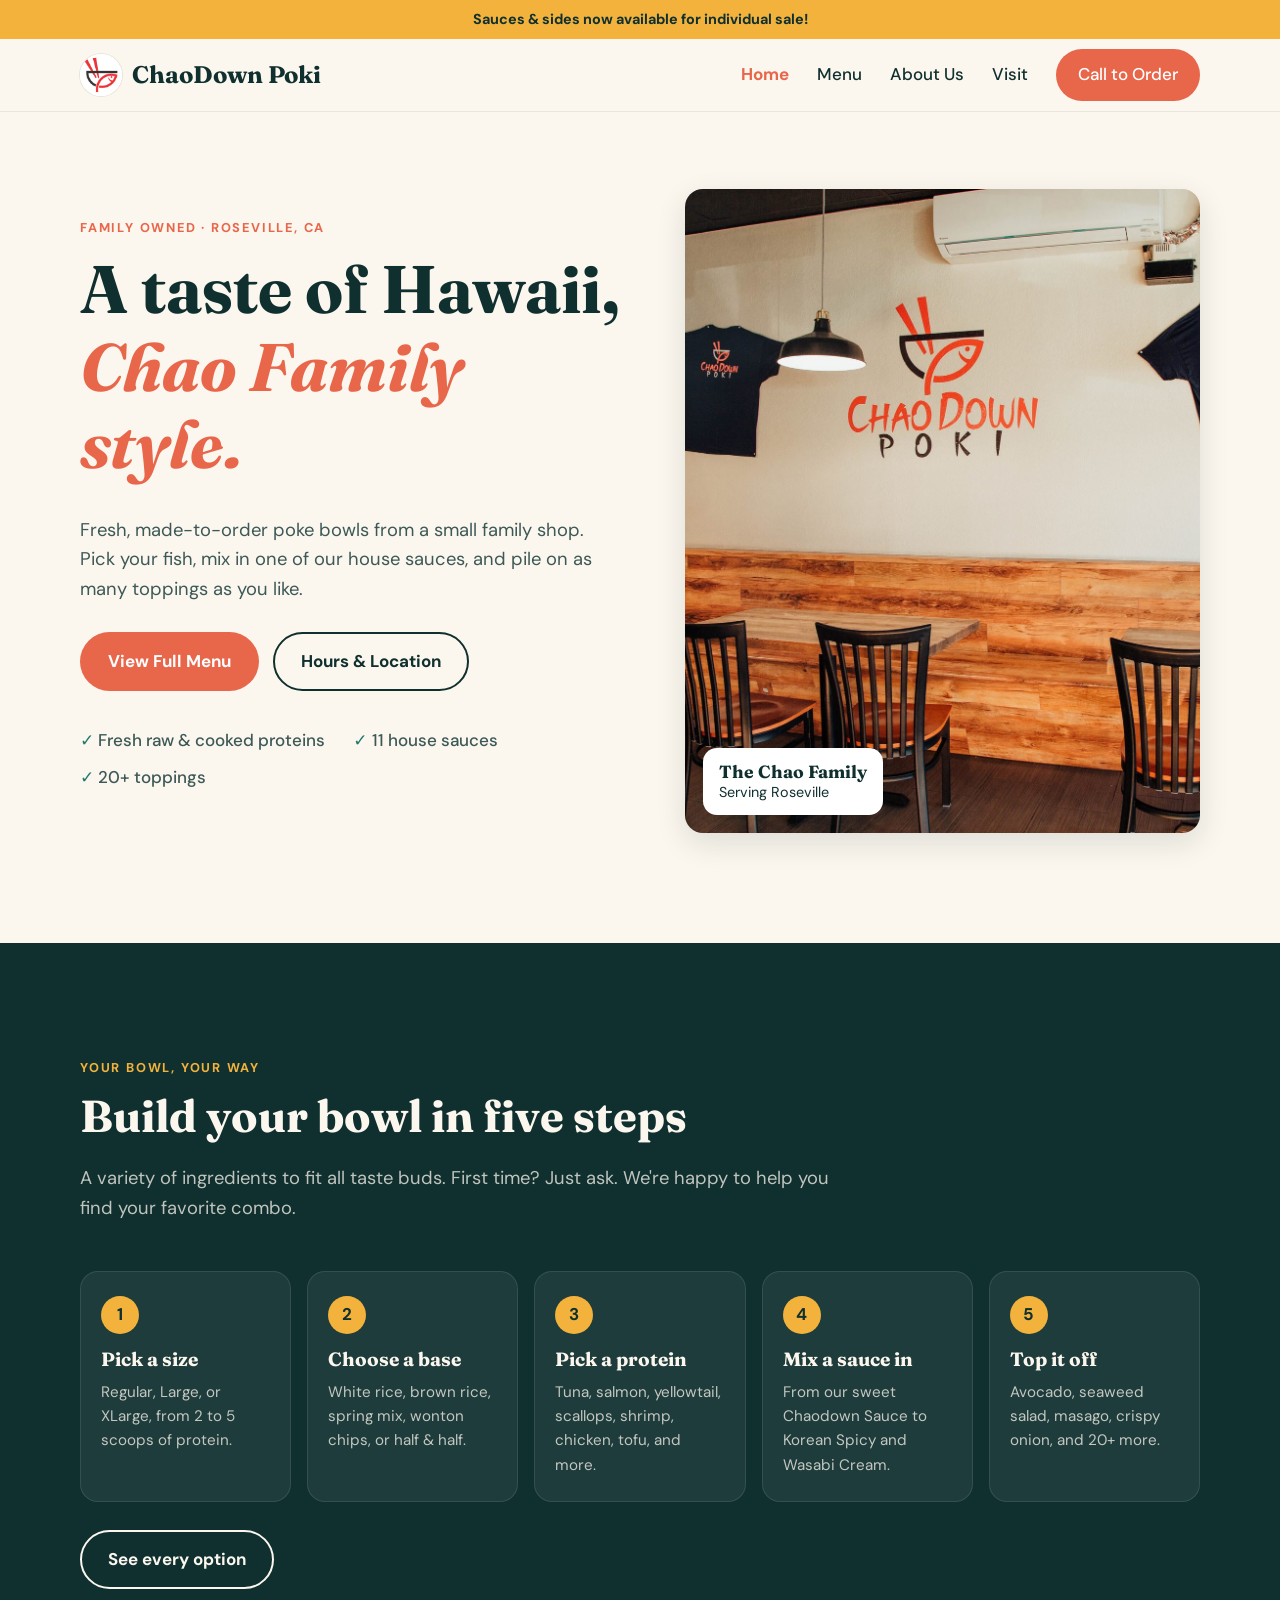
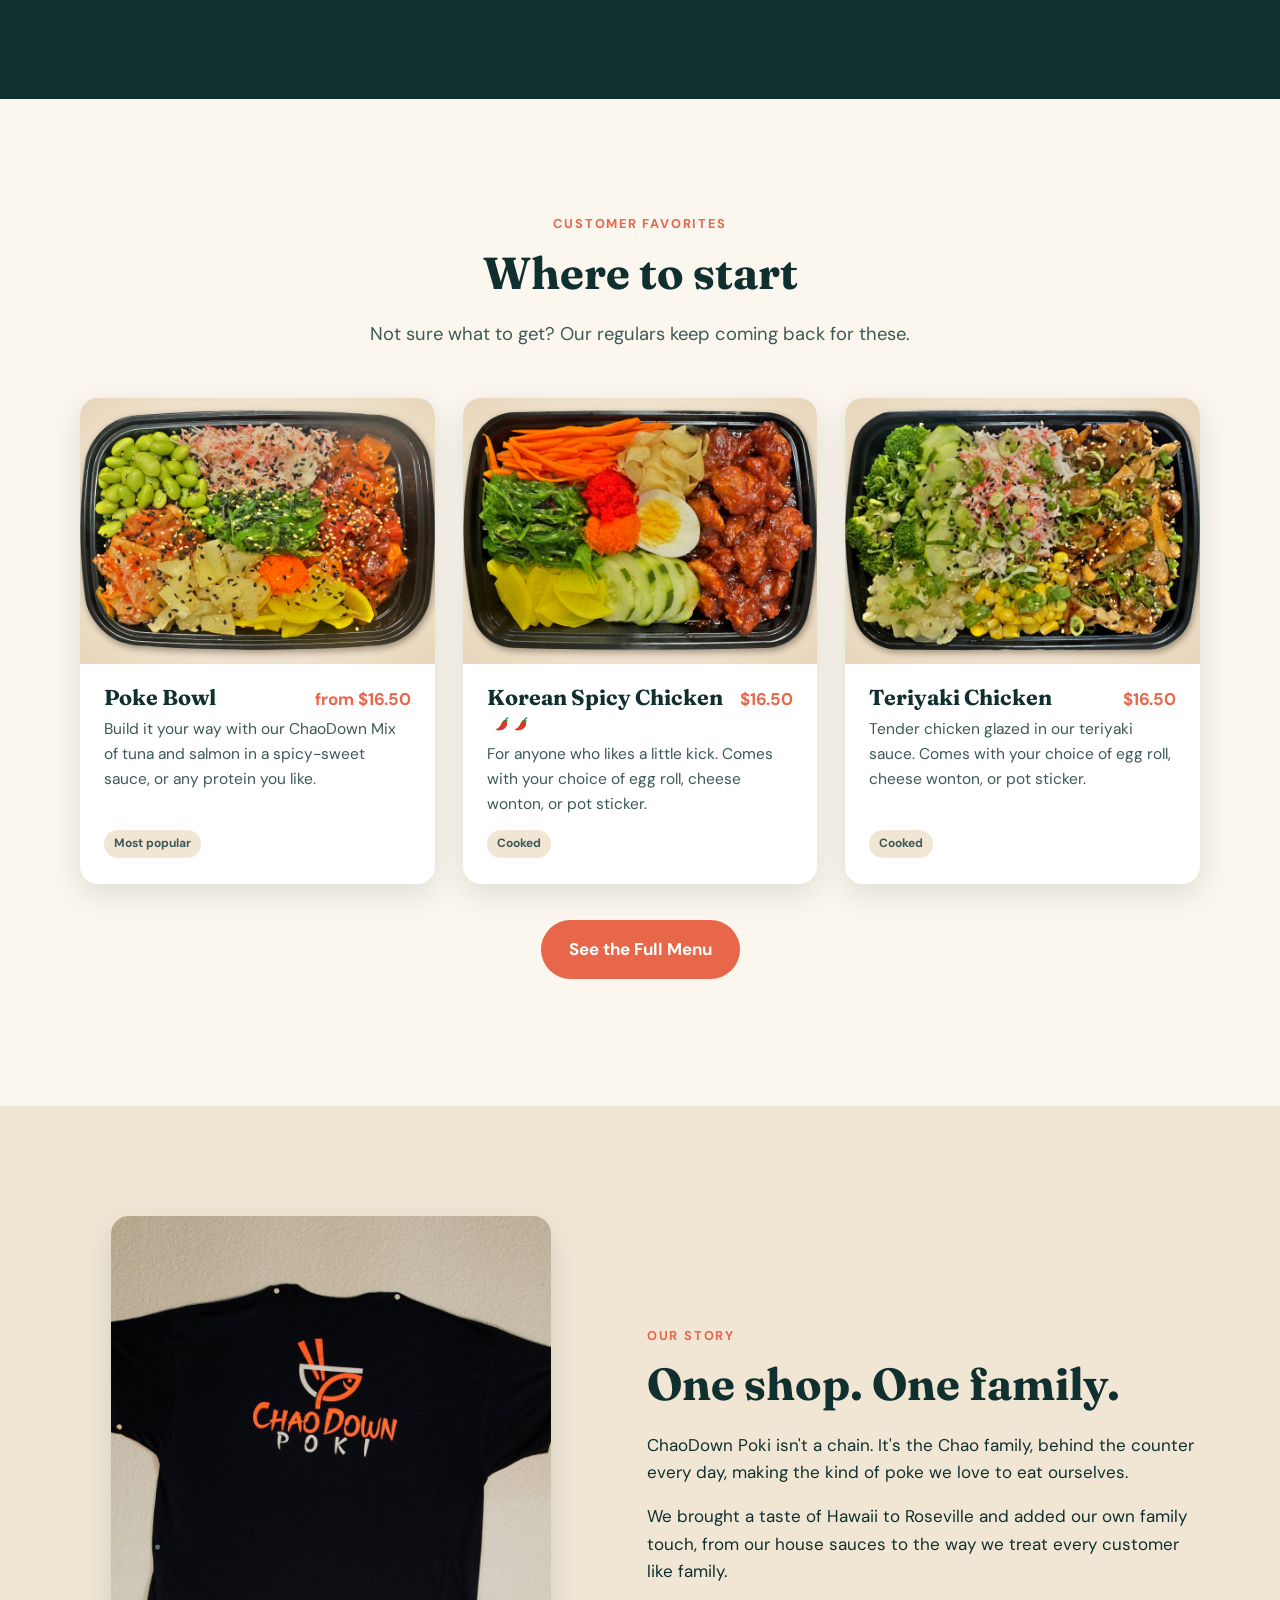
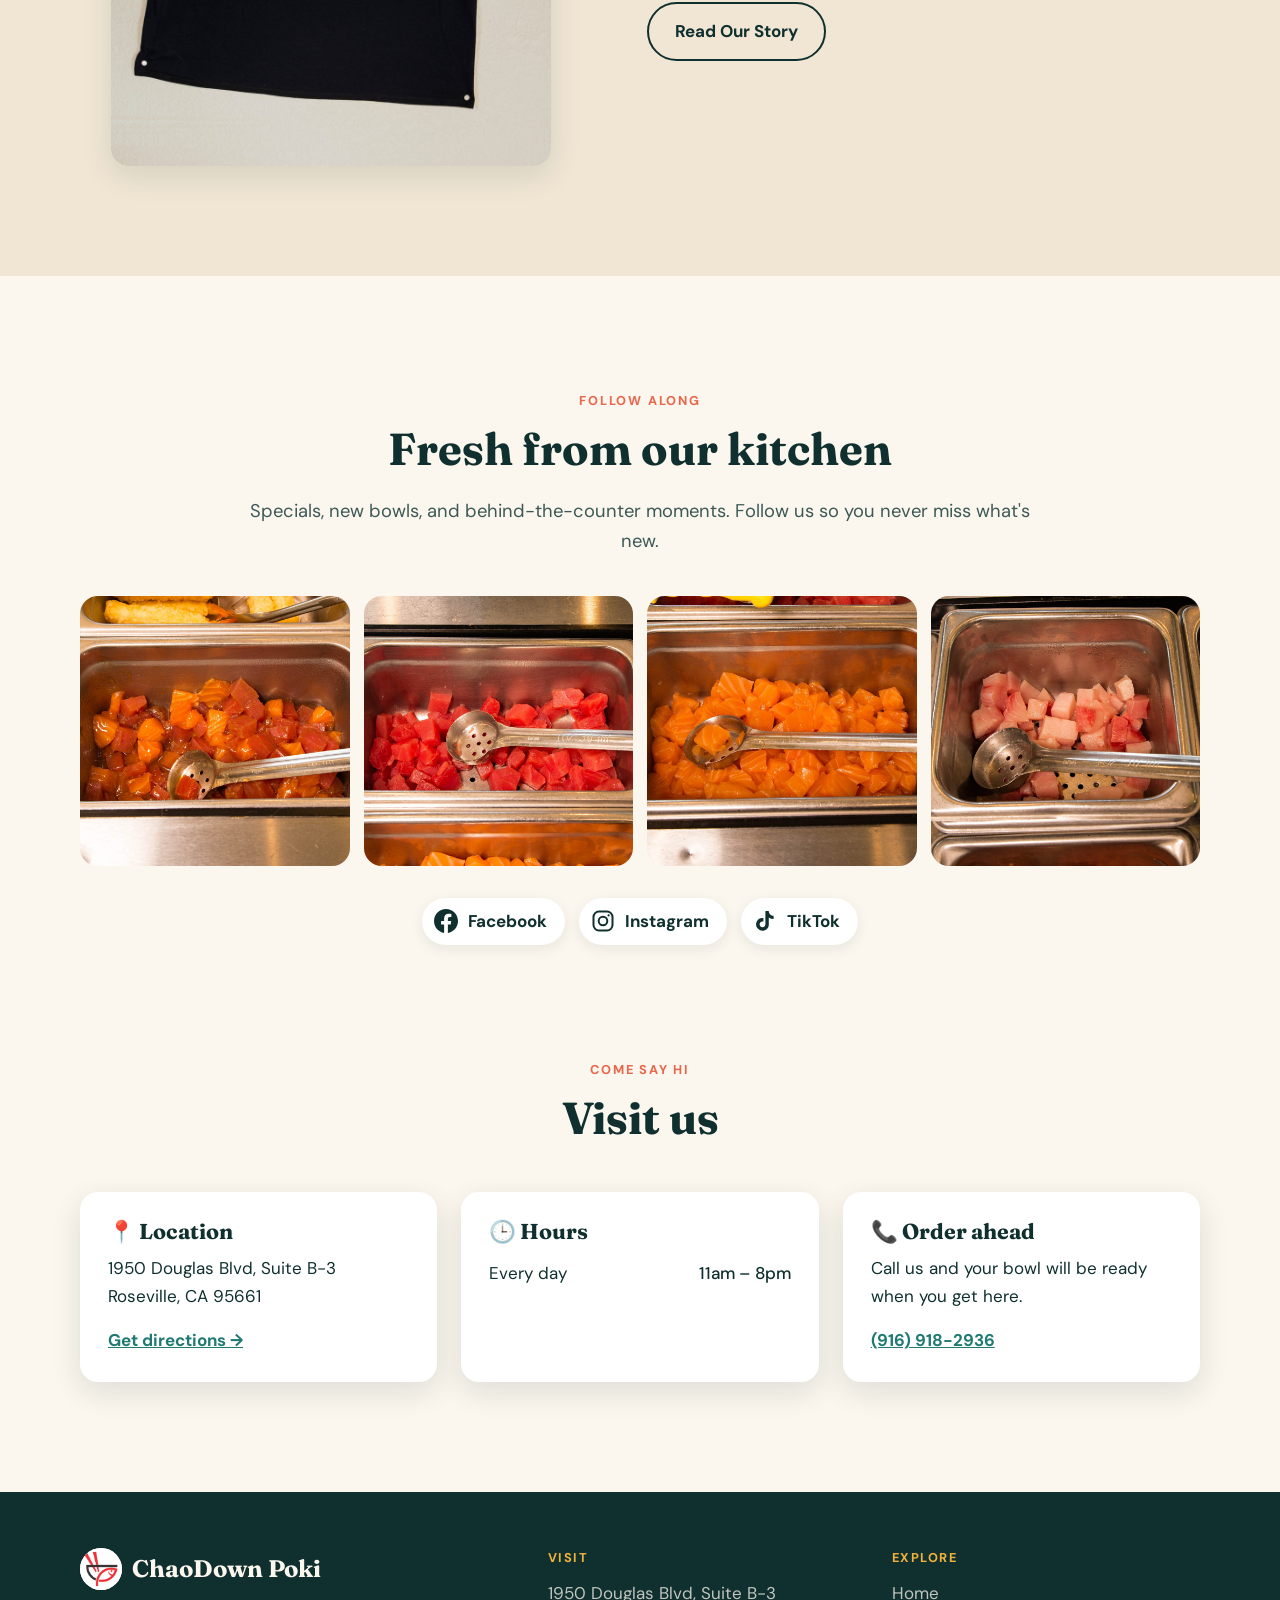
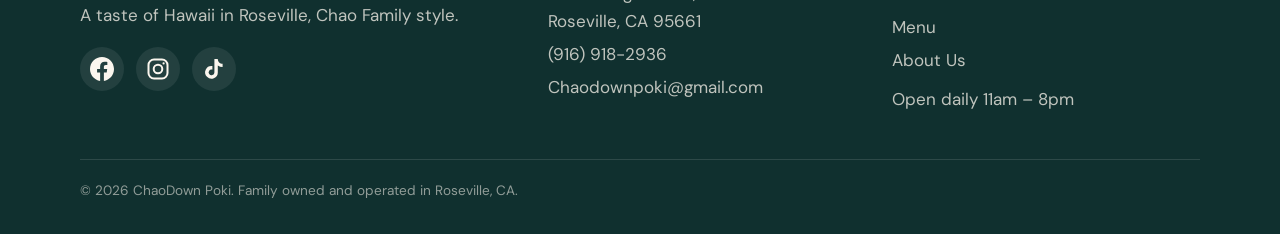
==== index.html @ ddca485c "first commit" ====
<!DOCTYPE html>
<html lang="en">
<head>
<meta charset="UTF-8">
<meta name="viewport" content="width=device-width, initial-scale=1">
<title>ChaoDown Poki | Fresh Poke Bowls in Roseville, CA</title>
<meta name="description" content="Family-owned poke shop in Roseville, CA. A taste of Hawaii, Chao Family style. Build your own poke bowl with fresh fish, house sauces, and over 20 toppings.">
<link rel="preconnect" href="https://fonts.googleapis.com">
<link rel="preconnect" href="https://fonts.gstatic.com" crossorigin>
<link href="https://fonts.googleapis.com/css2?family=Fraunces:ital,opsz,wght@0,9..144,500;0,9..144,700;1,9..144,500&family=DM+Sans:wght@400;500;700&display=swap" rel="stylesheet">
<link rel="icon" type="image/png" href="images/favicon.png">
<link rel="apple-touch-icon" href="images/apple-touch-icon.png">
<link rel="stylesheet" href="styles.css">
<!--
  PHOTOS for this page go in the "images" folder with these names:
    hero.jpg, poke-bowl.jpg, korean-spicy-chicken.jpg, teriyaki-chicken.jpg,
    shirt.jpg, gallery-1.jpg ... gallery-4.jpg
  Optional logo: images/logo.png (round, shows next to the name)
  Social links are set in site.js.
-->
</head>
<body>

<div class="announce">Sauces &amp; sides now available for individual sale!</div>

<header class="site-header">
  <nav class="wrap nav" aria-label="Main">
    <a href="index.html" class="logo"><span class="logo-mark"><img src="images/logo.png" alt="" onerror="this.remove()"></span>ChaoDown Poki</a>
    <button class="menu-toggle" aria-label="Open menu" aria-expanded="false">
      <svg width="28" height="28" viewBox="0 0 24 24" fill="none" stroke="currentColor" stroke-width="2" stroke-linecap="round"><path d="M4 7h16M4 12h16M4 17h16"/></svg>
    </button>
    <ul class="nav-links">
      <li><a href="index.html" class="active">Home</a></li>
      <li><a href="menu.html">Menu</a></li>
      <li><a href="about.html">About Us</a></li>
      <li><a href="#visit">Visit</a></li>
      <li><a href="tel:+19169182936" class="btn btn-primary">Call to Order</a></li>
    </ul>
  </nav>
</header>

<main>

  <!-- ================= HERO ================= -->
  <section class="hero">
    <div class="wrap hero-grid">
      <div>
        <span class="eyebrow">Family owned · Roseville, CA</span>
        <h1>A taste of Hawaii, <em>Chao Family style.</em></h1>
        <p class="lead">Fresh, made-to-order poke bowls from a small family shop. Pick your fish, mix in one of our house sauces, and pile on as many toppings as you like.</p>
        <div class="hero-actions">
          <a href="menu.html" class="btn btn-primary">View Full Menu</a>
          <a href="#visit" class="btn btn-ghost">Hours &amp; Location</a>
        </div>
        <ul class="hero-facts">
          <li>Fresh raw &amp; cooked proteins</li>
          <li>11 house sauces</li>
          <li>20+ toppings</li>
        </ul>
      </div>
      <div class="img-slot hero-photo" data-file="hero.jpg">
        <img src="images/hero.jpg" alt="Inside ChaoDown Poki" onerror="this.parentElement.classList.add('empty')">
        <div class="hero-badge"><strong>The Chao Family</strong>Serving Roseville</div>
      </div>
    </div>
  </section>

  <!-- ================= HOW IT WORKS ================= -->
  <section class="dark">
    <div class="wrap">
      <span class="eyebrow">Your bowl, your way</span>
      <h2>Build your bowl in five steps</h2>
      <p class="lead">A variety of ingredients to fit all taste buds. First time? Just ask. We're happy to help you find your favorite combo.</p>
      <div class="steps">
        <div class="step">
          <h3>Pick a size</h3>
          <p>Regular, Large, or XLarge, from 2 to 5 scoops of protein.</p>
        </div>
        <div class="step">
          <h3>Choose a base</h3>
          <p>White rice, brown rice, spring mix, wonton chips, or half &amp; half.</p>
        </div>
        <div class="step">
          <h3>Pick a protein</h3>
          <p>Tuna, salmon, yellowtail, scallops, shrimp, chicken, tofu, and more.</p>
        </div>
        <div class="step">
          <h3>Mix a sauce in</h3>
          <p>From our sweet Chaodown Sauce to Korean Spicy and Wasabi Cream.</p>
        </div>
        <div class="step">
          <h3>Top it off</h3>
          <p>Avocado, seaweed salad, masago, crispy onion, and 20+ more.</p>
        </div>
      </div>
      <div class="hero-actions">
        <a href="menu.html" class="btn btn-ghost">See every option</a>
      </div>
    </div>
  </section>

  <!-- ================= FAVORITES ================= -->
  <section>
    <div class="wrap">
      <div class="center">
        <span class="eyebrow">Customer favorites</span>
        <h2>Where to start</h2>
        <p class="lead">Not sure what to get? Our regulars keep coming back for these.</p>
      </div>
      <div class="cards">
        <article class="card">
          <div class="img-slot" data-file="poke-bowl.jpg">
            <img src="images/poke-bowl.jpg" alt="Build-your-own poke bowl" onerror="this.parentElement.classList.add('empty')">
          </div>
          <div class="card-body">
            <div class="card-top"><h3>Poke Bowl</h3><span class="price">from $16.50</span></div>
            <p>Build it your way with our ChaoDown Mix of tuna and salmon in a spicy-sweet sauce, or any protein you like.</p>
            <div class="tags"><span class="tag">Most popular</span></div>
          </div>
        </article>
        <article class="card">
          <div class="img-slot" data-file="korean-spicy-chicken.jpg">
            <img src="images/korean-spicy-chicken.jpg" alt="Korean Spicy Chicken bowl" onerror="this.parentElement.classList.add('empty')">
          </div>
          <div class="card-body">
            <div class="card-top"><h3>Korean Spicy Chicken <span class="spice" data-level="2"></span></h3><span class="price">$16.50</span></div>
            <p>For anyone who likes a little kick. Comes with your choice of egg roll, cheese wonton, or pot sticker.</p>
            <div class="tags"><span class="tag">Cooked</span></div>
          </div>
        </article>
        <article class="card">
          <div class="img-slot" data-file="teriyaki-chicken.jpg">
            <img src="images/teriyaki-chicken.jpg" alt="Teriyaki Chicken bowl" onerror="this.parentElement.classList.add('empty')">
          </div>
          <div class="card-body">
            <div class="card-top"><h3>Teriyaki Chicken</h3><span class="price">$16.50</span></div>
            <p>Tender chicken glazed in our teriyaki sauce. Comes with your choice of egg roll, cheese wonton, or pot sticker.</p>
            <div class="tags"><span class="tag">Cooked</span></div>
          </div>
        </article>
      </div>
      <p class="center" style="margin-top: 36px;"><a href="menu.html" class="btn btn-primary">See the Full Menu</a></p>
    </div>
  </section>

  <!-- ================= STORY TEASER ================= -->
  <section class="story">
    <div class="wrap split">
      <div class="story-photos">
        <div class="img-slot" data-file="shirt.jpg">
          <img src="images/shirt.jpg" alt="ChaoDown Poki t-shirt" onerror="this.parentElement.classList.add('empty')">
        </div>
      </div>
      <div>
        <span class="eyebrow">Our story</span>
        <h2>One shop. One family.</h2>
        <p>ChaoDown Poki isn't a chain. It's the Chao family, behind the counter every day, making the kind of poke we love to eat ourselves.</p>
        <p>We brought a taste of Hawaii to Roseville and added our own family touch, from our house sauces to the way we treat every customer like family.</p>
        <a href="about.html" class="btn btn-ghost">Read Our Story</a>
      </div>
    </div>
  </section>

  <!-- ================= GALLERY + SOCIAL ================= -->
  <section>
    <div class="wrap center">
      <span class="eyebrow">Follow along</span>
      <h2>Fresh from our kitchen</h2>
      <p class="lead">Specials, new bowls, and behind-the-counter moments. Follow us so you never miss what's new.</p>
      <div class="gallery">
        <div class="img-slot" data-file="gallery-1.jpg"><img src="images/gallery-1.jpg" alt="Salmon and tuna tossed in house sauce" onerror="this.parentElement.classList.add('empty')"></div>
        <div class="img-slot" data-file="gallery-2.jpg"><img src="images/gallery-2.jpg" alt="Fresh-cut ahi tuna" onerror="this.parentElement.classList.add('empty')"></div>
        <div class="img-slot" data-file="gallery-3.jpg"><img src="images/gallery-3.jpg" alt="Fresh-cut salmon" onerror="this.parentElement.classList.add('empty')"></div>
        <div class="img-slot" data-file="gallery-4.jpg"><img src="images/gallery-4.jpg" alt="Fresh-cut yellowtail" onerror="this.parentElement.classList.add('empty')"></div>
      </div>
      <div class="social-row">
        <a class="social" data-social="facebook"></a>
        <a class="social" data-social="instagram"></a>
        <a class="social" data-social="tiktok"></a>
      </div>
    </div>
  </section>

  <!-- ================= VISIT ================= -->
  <section id="visit" style="padding-top: 0;">
    <div class="wrap">
      <div class="center">
        <span class="eyebrow">Come say hi</span>
        <h2>Visit us</h2>
      </div>
      <div class="visit-grid">
        <div class="info-card">
          <h3>📍 Location</h3>
          <p>1950 Douglas Blvd, Suite B-3<br>Roseville, CA 95661</p>
          <a href="https://www.google.com/maps/search/?api=1&query=ChaoDown+Poki+1950+Douglas+Blvd+B-3+Roseville+CA+95661" target="_blank" rel="noopener">Get directions →</a>
        </div>
        <div class="info-card">
          <h3>🕒 Hours</h3>
          <table class="hours">
            <tr><td>Every day</td><td>11am – 8pm</td></tr>
          </table>
        </div>
        <div class="info-card">
          <h3>📞 Order ahead</h3>
          <p>Call us and your bowl will be ready when you get here.</p>
          <a href="tel:+19169182936">(916) 918-2936</a>
        </div>
      </div>
    </div>
  </section>

</main>

<footer class="site-footer">
  <div class="wrap">
    <div class="footer-grid">
      <div>
        <a href="index.html" class="logo"><span class="logo-mark"><img src="images/logo.png" alt="" onerror="this.remove()"></span>ChaoDown Poki</a>
        <p style="margin-top: 12px;">A taste of Hawaii in Roseville, Chao Family style.</p>
        <div class="social-icons">
          <a class="social" data-social="facebook" data-icon-only></a>
          <a class="social" data-social="instagram" data-icon-only></a>
          <a class="social" data-social="tiktok" data-icon-only></a>
        </div>
      </div>
      <div>
        <h4>Visit</h4>
        <p>1950 Douglas Blvd, Suite B-3<br>Roseville, CA 95661</p>
        <p><a href="tel:+19169182936">(916) 918-2936</a></p>
        <p><a href="mailto:Chaodownpoki@gmail.com">Chaodownpoki@gmail.com</a></p>
      </div>
      <div>
        <h4>Explore</h4>
        <ul>
          <li><a href="index.html">Home</a></li>
          <li><a href="menu.html">Menu</a></li>
          <li><a href="about.html">About Us</a></li>
        </ul>
        <p style="margin-top: 12px;">Open daily 11am – 8pm</p>
      </div>
    </div>
    <div class="footer-bottom">© <span class="year"></span> ChaoDown Poki. Family owned and operated in Roseville, CA.</div>
  </div>
</footer>

<script src="site.js"></script>
</body>
</html>
---- styles.css ----
/* ================================================================
   ChaoDown Poki — shared styles for every page
   ================================================================ */
:root {
  --ink: #10302f;
  --ink-soft: #3d5957;
  --cream: #fbf6ee;
  --sand: #f1e6d4;
  --coral: #e8664a;
  --coral-dark: #c94f35;
  --chili: #d63b2a;
  --mango: #f3b23c;
  --sea: #1f7a72;
  --white: #ffffff;
  --radius: 18px;
  --shadow: 0 10px 30px rgba(16, 48, 47, 0.12);
  --max: 1160px;
}

* { box-sizing: border-box; }
html { scroll-behavior: smooth; scroll-padding-top: 130px; }
body {
  margin: 0;
  font-family: "DM Sans", system-ui, -apple-system, "Segoe UI", sans-serif;
  font-size: 17px;
  line-height: 1.6;
  color: var(--ink);
  background: var(--cream);
}
h1, h2, h3 {
  font-family: "Fraunces", Georgia, serif;
  line-height: 1.15;
  margin: 0 0 0.5em;
}
h1 { font-size: clamp(2.4rem, 5.5vw, 4.2rem); }
h2 { font-size: clamp(1.9rem, 3.6vw, 2.8rem); }
h3 { font-size: 1.35rem; }
p { margin: 0 0 1em; }
a { color: inherit; }
img { max-width: 100%; display: block; }

.wrap { max-width: var(--max); margin: 0 auto; padding-inline: 20px; }
section { padding-block: clamp(64px, 9vw, 110px); }
.eyebrow {
  display: inline-block;
  font-size: 0.8rem;
  font-weight: 700;
  letter-spacing: 0.14em;
  text-transform: uppercase;
  color: var(--coral);
  margin-bottom: 12px;
}
.lead { font-size: 1.15rem; color: var(--ink-soft); max-width: 60ch; }
.center { text-align: center; }
.center .lead { margin-inline: auto; }

.btn {
  display: inline-flex;
  align-items: center;
  gap: 8px;
  padding: 14px 26px;
  border-radius: 999px;
  font-weight: 700;
  text-decoration: none;
  border: 2px solid transparent;
  transition: transform 0.15s ease, background 0.15s ease, color 0.15s ease;
}
.btn:hover { transform: translateY(-2px); }
.btn-primary { background: var(--coral); color: var(--white); }
.btn-primary:hover { background: var(--coral-dark); }
.btn-ghost { border-color: var(--ink); color: var(--ink); }
.btn-ghost:hover { background: var(--ink); color: var(--cream); }
.text-link { font-weight: 700; color: var(--sea); }

/* ---------- Announcement bar ---------- */
.announce {
  background: var(--mango);
  color: var(--ink);
  text-align: center;
  font-weight: 700;
  font-size: 0.9rem;
  padding: 8px 20px;
}

/* ---------- Image slots ---------- */
.img-slot {
  position: relative;
  overflow: hidden;
  border-radius: var(--radius);
  background: var(--sand);
}
.img-slot img { width: 100%; height: 100%; object-fit: cover; }
.img-slot.empty img { display: none; }
.img-slot.empty {
  display: grid;
  place-items: center;
  background:
    repeating-linear-gradient(45deg, transparent 0 14px, rgba(16,48,47,0.04) 14px 28px),
    var(--sand);
  border: 2px dashed rgba(16, 48, 47, 0.25);
}
.img-slot.empty::after {
  content: "Add photo: images/" attr(data-file);
  font-size: 0.85rem;
  font-weight: 500;
  color: var(--ink-soft);
  padding: 8px 14px;
  margin: 8px;
  background: rgba(255,255,255,0.7);
  border-radius: 999px;
  text-align: center;
}
body.edit-mode .img-slot { cursor: pointer; outline: 3px solid transparent; transition: outline-color .15s; }
body.edit-mode .img-slot:hover { outline-color: var(--mango); }
.edit-banner {
  position: fixed;
  bottom: calc(16px + env(safe-area-inset-bottom, 0px));
  left: 50%;
  transform: translateX(-50%);
  z-index: 100;
  background: var(--ink);
  color: var(--cream);
  padding: 10px 18px;
  border-radius: 999px;
  font-size: 0.9rem;
  box-shadow: var(--shadow);
  width: max-content;
  max-width: calc(100% - 32px);
  text-align: center;
}

/* ---------- Header ---------- */
.site-header {
  position: sticky;
  top: 0;
  z-index: 50;
  background: rgba(251, 246, 238, 0.94);
  backdrop-filter: blur(10px);
  border-bottom: 1px solid rgba(16, 48, 47, 0.08);
}
.nav {
  display: flex;
  align-items: center;
  justify-content: space-between;
  gap: 20px;
  min-height: 72px;
}
.logo {
  font-family: "Fraunces", Georgia, serif;
  font-weight: 700;
  font-size: 1.5rem;
  text-decoration: none;
  display: flex;
  align-items: center;
  gap: 10px;
}
.logo-mark {
  width: 42px; height: 42px;
  border-radius: 50%;
  background: var(--white);
  box-shadow: 0 0 0 1px rgba(0, 0, 0, 0.08);
  overflow: hidden;
  flex: none;
}
.logo-mark img { width: 100%; height: 100%; object-fit: cover; }
.nav-links {
  display: flex;
  align-items: center;
  gap: 28px;
  list-style: none;
  margin: 0; padding: 0;
}
.nav-links a { text-decoration: none; font-weight: 500; }
.nav-links a:not(.btn):hover, .nav-links a.active { color: var(--coral); }
.nav-links a.active { font-weight: 700; }
.nav-links .btn { padding: 10px 20px; }
.menu-toggle {
  display: none;
  background: none;
  border: 0;
  padding: 8px;
  cursor: pointer;
  color: var(--ink);
}

/* ---------- Page header (Menu / About) ---------- */
.page-head { padding-block: clamp(48px, 7vw, 88px) clamp(32px, 4vw, 48px); }
.page-head h1 { margin-bottom: 0.3em; }

/* ---------- Hero (home) ---------- */
.hero { padding-block: clamp(40px, 6vw, 80px) clamp(64px, 9vw, 110px); }
.hero-grid {
  display: grid;
  grid-template-columns: 1.05fr 1fr;
  gap: clamp(32px, 5vw, 64px);
  align-items: center;
}
.hero h1 em { font-style: italic; color: var(--coral); }
.hero-actions { display: flex; flex-wrap: wrap; gap: 14px; margin-top: 28px; }
.hero-facts {
  display: flex;
  flex-wrap: wrap;
  gap: 10px 28px;
  margin-top: 36px;
  padding: 0;
  list-style: none;
  font-weight: 500;
  color: var(--ink-soft);
}
.hero-facts li::before { content: "✓ "; color: var(--sea); font-weight: 700; }
.hero-photo { aspect-ratio: 4 / 5; box-shadow: var(--shadow); }
.hero-badge {
  position: absolute;
  left: 18px; bottom: 18px;
  z-index: 2;
  background: var(--white);
  border-radius: 14px;
  padding: 12px 16px;
  box-shadow: var(--shadow);
  font-size: 0.9rem;
  line-height: 1.35;
}
.hero-badge strong { display: block; font-family: "Fraunces", Georgia, serif; font-size: 1.1rem; }

/* ---------- Dark band with steps ---------- */
.dark { background: var(--ink); color: var(--cream); }
.dark .lead { color: rgba(251, 246, 238, 0.75); }
.dark .eyebrow { color: var(--mango); }
.steps {
  display: grid;
  grid-template-columns: repeat(5, 1fr);
  gap: 16px;
  margin-top: 48px;
  counter-reset: step;
}
.step {
  background: rgba(255, 255, 255, 0.06);
  border: 1px solid rgba(255, 255, 255, 0.1);
  border-radius: var(--radius);
  padding: 24px 20px;
}
.step::before {
  counter-increment: step;
  content: counter(step);
  display: grid; place-items: center;
  width: 38px; height: 38px;
  border-radius: 50%;
  background: var(--mango);
  color: var(--ink);
  font-weight: 700;
  margin-bottom: 14px;
}
.step h3 { font-size: 1.2rem; }
.step p { color: rgba(251, 246, 238, 0.75); margin: 0; font-size: 0.95rem; }
.dark .btn-ghost { border-color: var(--cream); color: var(--cream); }
.dark .btn-ghost:hover { background: var(--cream); color: var(--ink); }

/* ---------- Dish cards ---------- */
.cards {
  display: grid;
  grid-template-columns: repeat(3, 1fr);
  gap: 28px;
  margin-top: 48px;
}
.cards.four { grid-template-columns: repeat(4, 1fr); gap: 22px; }
.card {
  background: var(--white);
  border-radius: var(--radius);
  overflow: hidden;
  box-shadow: var(--shadow);
  display: flex;
  flex-direction: column;
}
.card .img-slot { aspect-ratio: 4 / 3; border-radius: 0; }
.card-body { padding: 22px 24px 26px; display: flex; flex-direction: column; flex: 1; }
.card-top { display: flex; justify-content: space-between; align-items: baseline; gap: 12px; }
.card-top h3 { margin-bottom: 0.3em; }
.price { font-weight: 700; color: var(--coral); white-space: nowrap; }
.card-body p { color: var(--ink-soft); font-size: 0.97rem; margin-bottom: 14px; }
.tags { display: flex; flex-wrap: wrap; align-items: center; gap: 8px; margin-top: auto; }
.tag {
  font-size: 0.75rem;
  font-weight: 700;
  padding: 4px 10px;
  border-radius: 999px;
  background: var(--sand);
  color: var(--ink-soft);
}

/* ---------- Spice + diet icons ---------- */
.spice {
  display: inline-flex;
  gap: 1px;
  vertical-align: -3px;
  margin-left: 6px;
}
.spice svg { width: 18px; height: 18px; }
.diet {
  display: inline-block;
  font-size: 0.66rem;
  font-weight: 700;
  letter-spacing: 0.04em;
  line-height: 1;
  padding: 3px 5px;
  border-radius: 5px;
  margin-left: 5px;
  vertical-align: 2px;
  border: 1.5px solid currentColor;
}
.diet.vg { color: #2f8a3a; }
.diet.gf { color: #a16a00; }
.diet.sf { color: #3767a8; }

.legend {
  display: flex;
  flex-wrap: wrap;
  align-items: center;
  gap: 10px 26px;
  background: var(--white);
  border-radius: var(--radius);
  padding: 18px 24px;
  box-shadow: var(--shadow);
  font-size: 0.92rem;
}
.legend strong { font-family: "Fraunces", Georgia, serif; font-size: 1rem; }
.legend span.item { display: inline-flex; align-items: center; gap: 4px; white-space: nowrap; }
.legend .spice { margin-left: 0; }
.legend .diet { margin-left: 0; margin-right: 2px; vertical-align: 0; }

/* ---------- Menu page ---------- */
.menu-tabs {
  position: sticky;
  top: 72px;
  z-index: 40;
  background: var(--cream);
  border-bottom: 1px solid rgba(16,48,47,0.08);
}
.menu-tabs .wrap {
  display: flex;
  gap: 8px;
  overflow-x: auto;
  padding-block: 12px;
  scrollbar-width: none;
}
.menu-tabs a {
  flex: none;
  text-decoration: none;
  font-weight: 700;
  font-size: 0.92rem;
  padding: 8px 16px;
  border-radius: 999px;
  background: var(--white);
  box-shadow: 0 2px 8px rgba(16,48,47,0.06);
}
.menu-tabs a:hover { background: var(--ink); color: var(--cream); }

.menu-section { padding-block: clamp(48px, 6vw, 72px); border-bottom: 1px solid rgba(16,48,47,0.08); }
.menu-section:last-of-type { border-bottom: 0; }
.menu-section > .wrap > h2 { margin-bottom: 0.2em; }
.section-note { color: var(--ink-soft); margin-bottom: 32px; }

.build-grid {
  display: grid;
  grid-template-columns: repeat(2, 1fr);
  gap: 24px;
}
.build-step {
  background: var(--white);
  border-radius: var(--radius);
  padding: 26px 28px;
  box-shadow: var(--shadow);
}
.build-step.wide { grid-column: 1 / -1; }
.build-step h3 { display: flex; align-items: center; gap: 12px; }
.build-step h3 .num {
  display: grid; place-items: center;
  width: 34px; height: 34px;
  border-radius: 50%;
  background: var(--coral);
  color: var(--white);
  font-family: "DM Sans", system-ui, sans-serif;
  font-size: 1rem;
  flex: none;
}
.build-step h4 {
  font-size: 0.8rem;
  letter-spacing: 0.12em;
  text-transform: uppercase;
  color: var(--ink-soft);
  margin: 18px 0 8px;
}
.build-step .hint { font-size: 0.88rem; color: var(--ink-soft); margin: 4px 0 0; }

.price-list { list-style: none; margin: 0; padding: 0; }
.price-list li {
  display: flex;
  align-items: baseline;
  gap: 8px;
  padding: 9px 0;
  border-bottom: 1px dashed rgba(16,48,47,0.14);
}
.price-list li:last-child { border-bottom: 0; }
.price-list .name { font-weight: 700; }
.price-list .sub { color: var(--ink-soft); font-size: 0.9rem; }
.price-list .dots { flex: 1; }
.price-list .price { margin-left: auto; }

.chips { display: flex; flex-wrap: wrap; gap: 8px; list-style: none; margin: 0; padding: 0; }
.chips li {
  background: var(--cream);
  border: 1px solid rgba(16,48,47,0.1);
  border-radius: 999px;
  padding: 6px 14px;
  font-size: 0.93rem;
  font-weight: 500;
}
.chips li small { color: var(--ink-soft); font-weight: 400; }

.sides-grid {
  display: grid;
  grid-template-columns: 1fr 1fr;
  gap: 0 48px;
  background: var(--white);
  border-radius: var(--radius);
  padding: 14px 28px;
  box-shadow: var(--shadow);
}
.two-col { display: grid; grid-template-columns: 1fr 1fr; gap: 24px; }
.drinks-split { display: grid; grid-template-columns: 1fr 1.2fr; gap: 24px; align-items: center; }
.drinks-photo { aspect-ratio: 1; box-shadow: var(--shadow); }
.drinks-stack { display: grid; gap: 24px; }
.advisory {
  font-size: 0.85rem;
  color: var(--ink-soft);
  border-left: 3px solid var(--mango);
  padding-left: 14px;
  margin-top: 28px;
  max-width: 80ch;
}

/* ---------- Story ---------- */
.story { background: var(--sand); }
.split {
  display: grid;
  grid-template-columns: 1fr 1.1fr;
  gap: clamp(32px, 5vw, 72px);
  align-items: center;
}
.story-photos { max-width: 440px; width: 100%; justify-self: center; }
.story-photos .img-slot { aspect-ratio: 4 / 5; box-shadow: var(--shadow); }
blockquote.quote {
  margin: 28px 0;
  padding-left: 20px;
  border-left: 4px solid var(--coral);
  font-family: "Fraunces", Georgia, serif;
  font-size: 1.25rem;
  font-style: italic;
}
blockquote.quote cite {
  display: block;
  margin-top: 8px;
  font-family: "DM Sans", system-ui, sans-serif;
  font-style: normal;
  font-size: 0.9rem;
  color: var(--ink-soft);
}

/* ---------- About page ---------- */
.values {
  display: grid;
  grid-template-columns: repeat(3, 1fr);
  gap: 24px;
  margin-top: 48px;
}
.value {
  background: var(--white);
  border-radius: var(--radius);
  padding: 30px 28px;
  box-shadow: var(--shadow);
}
.value .icon { font-size: 2rem; display: block; margin-bottom: 12px; }
.value p { color: var(--ink-soft); margin: 0; }

/* ---------- Gallery ---------- */
.gallery {
  display: grid;
  grid-template-columns: repeat(4, 1fr);
  gap: 14px;
  margin-top: 40px;
}
.gallery .img-slot { aspect-ratio: 1; }
.social-row { display: flex; justify-content: center; flex-wrap: wrap; gap: 14px; margin-top: 32px; }

/* ---------- Visit ---------- */
.visit-grid {
  display: grid;
  grid-template-columns: repeat(3, 1fr);
  gap: 24px;
  margin-top: 48px;
}
.info-card {
  background: var(--white);
  border-radius: var(--radius);
  padding: 28px;
  box-shadow: var(--shadow);
}
.info-card h3 { display: flex; align-items: center; gap: 10px; }
.info-card a { font-weight: 700; color: var(--sea); }
.hours { width: 100%; border-collapse: collapse; }
.hours td { padding: 5px 0; border-bottom: 1px dashed rgba(16,48,47,0.12); }
.hours td:last-child { text-align: right; font-weight: 500; }
.hours tr:last-child td { border-bottom: 0; }

/* ---------- CTA band ---------- */
.cta { text-align: center; }
.cta .hero-actions { justify-content: center; }

/* ---------- Social buttons ---------- */
.social {
  display: inline-flex;
  align-items: center;
  gap: 10px;
  padding: 10px 18px 10px 12px;
  border-radius: 999px;
  background: var(--white);
  text-decoration: none;
  font-weight: 700;
  box-shadow: 0 4px 14px rgba(16, 48, 47, 0.08);
  transition: transform 0.15s ease, background 0.15s, color 0.15s;
}
.social:hover { transform: translateY(-2px); background: var(--ink); color: var(--cream); }
.social svg { width: 24px; height: 24px; flex: none; }
.social-icons { display: flex; gap: 12px; margin-top: 18px; }
.social-icons .social { padding: 10px; }

/* ---------- Footer ---------- */
.site-footer { background: var(--ink); color: var(--cream); padding-block: 56px 32px; }
.footer-grid {
  display: grid;
  grid-template-columns: 1.4fr 1fr 1fr;
  gap: 36px;
}
.site-footer h4 {
  font-size: 0.8rem;
  letter-spacing: 0.12em;
  text-transform: uppercase;
  color: var(--mango);
  margin: 0 0 12px;
}
.site-footer p, .site-footer li { color: rgba(251,246,238,0.75); margin: 0 0 6px; }
.site-footer ul { list-style: none; margin: 0; padding: 0; }
.site-footer a { text-decoration: none; }
.site-footer a:hover { color: var(--mango); }
.site-footer .social { background: rgba(255,255,255,0.08); color: var(--cream); box-shadow: none; }
.site-footer .social:hover { background: var(--coral); color: var(--white); }
.footer-bottom {
  margin-top: 40px;
  padding-top: 20px;
  border-top: 1px solid rgba(255,255,255,0.12);
  font-size: 0.85rem;
  color: rgba(251,246,238,0.55);
}

/* ---------- Responsive ---------- */
@media (max-width: 1000px) {
  /* 5 steps: 3 on top, 2 below, no empty gap */
  .steps { grid-template-columns: repeat(6, 1fr); }
  .steps .step:nth-child(-n+3) { grid-column: span 2; }
  .steps .step:nth-child(n+4) { grid-column: span 3; }
  .cards.four { grid-template-columns: repeat(2, 1fr); }
  .cards, .visit-grid, .values { gap: 18px; }
}
@media (max-width: 700px) {
  .cards, .visit-grid, .values { grid-template-columns: 1fr; }
  .card .img-slot { aspect-ratio: 16 / 10; }
}
@media (max-width: 820px) {
  .menu-toggle { display: block; }
  .nav-links {
    display: none;
    position: absolute;
    top: 72px; left: 0; right: 0;
    flex-direction: column;
    align-items: stretch;
    gap: 0;
    background: var(--cream);
    border-bottom: 1px solid rgba(16,48,47,0.1);
    padding: 8px 20px 20px;
  }
  .nav-links.open { display: flex; }
  .nav-links li a:not(.btn) { display: block; padding: 12px 0; }
  .nav-links .btn { justify-content: center; margin-top: 8px; }
  .hero-grid, .split, .build-grid, .sides-grid, .two-col, .drinks-split { grid-template-columns: 1fr; }
  .drinks-photo { aspect-ratio: 4 / 3; }
  .sides-grid { gap: 0; }
  .hero-photo { aspect-ratio: 16 / 10; }
  .footer-grid { grid-template-columns: 1fr; }
}
@media (max-width: 600px) {
  body { font-size: 16px; }
  .steps, .cards.four { grid-template-columns: 1fr; }
  .steps .step:nth-child(n) { grid-column: auto; }
  .gallery { grid-template-columns: 1fr 1fr; }
  .hero-photo { aspect-ratio: 4 / 3; }
  .logo { font-size: 1.25rem; }

  /* Buttons share a row and fill the width */
  .hero-actions .btn { flex: 1 1 auto; justify-content: center; padding: 13px 18px; }

  /* Steps: number sits beside the heading to save space */
  .steps { gap: 12px; margin-top: 32px; }
  .step {
    display: grid;
    grid-template-columns: 38px 1fr;
    column-gap: 14px;
    padding: 18px;
  }
  .step::before { grid-row: span 2; margin-bottom: 0; }
  .step h3 { margin-bottom: 0.2em; }

  /* Cooked bowls: compact rows with a small photo on the left */
  .cards.four .card { flex-direction: row; align-items: stretch; }
  .cards.four .img-slot { aspect-ratio: auto; width: 120px; min-height: 100px; flex: none; }
  .cards.four .img-slot.empty::after { content: "images/" attr(data-file); font-size: 0.7rem; word-break: break-all; }
  .cards.four .card-body { justify-content: center; padding: 16px 18px; }
  .cards.four .card-top { flex-direction: column; gap: 0; }
  .cards.four h3 { font-size: 1.15rem; }

  /* Menu section buttons wrap instead of running off the edge */
  .menu-tabs .wrap { flex-wrap: wrap; justify-content: center; gap: 6px; padding-block: 10px; }
  .menu-tabs a { font-size: 0.82rem; padding: 6px 12px; }
  html { scroll-padding-top: 170px; }

  .build-step, .info-card, .value { padding: 22px 20px; }
  .sides-grid { padding: 8px 20px; }
  .legend { padding: 16px 18px; gap: 8px 18px; }
  .price-list li { flex-wrap: wrap; column-gap: 8px; row-gap: 0; }
  .price-list .name, .price-list .sub { white-space: nowrap; }

  .social-row { gap: 10px; }
  .social-row .social { padding: 8px 14px 8px 10px; }
}
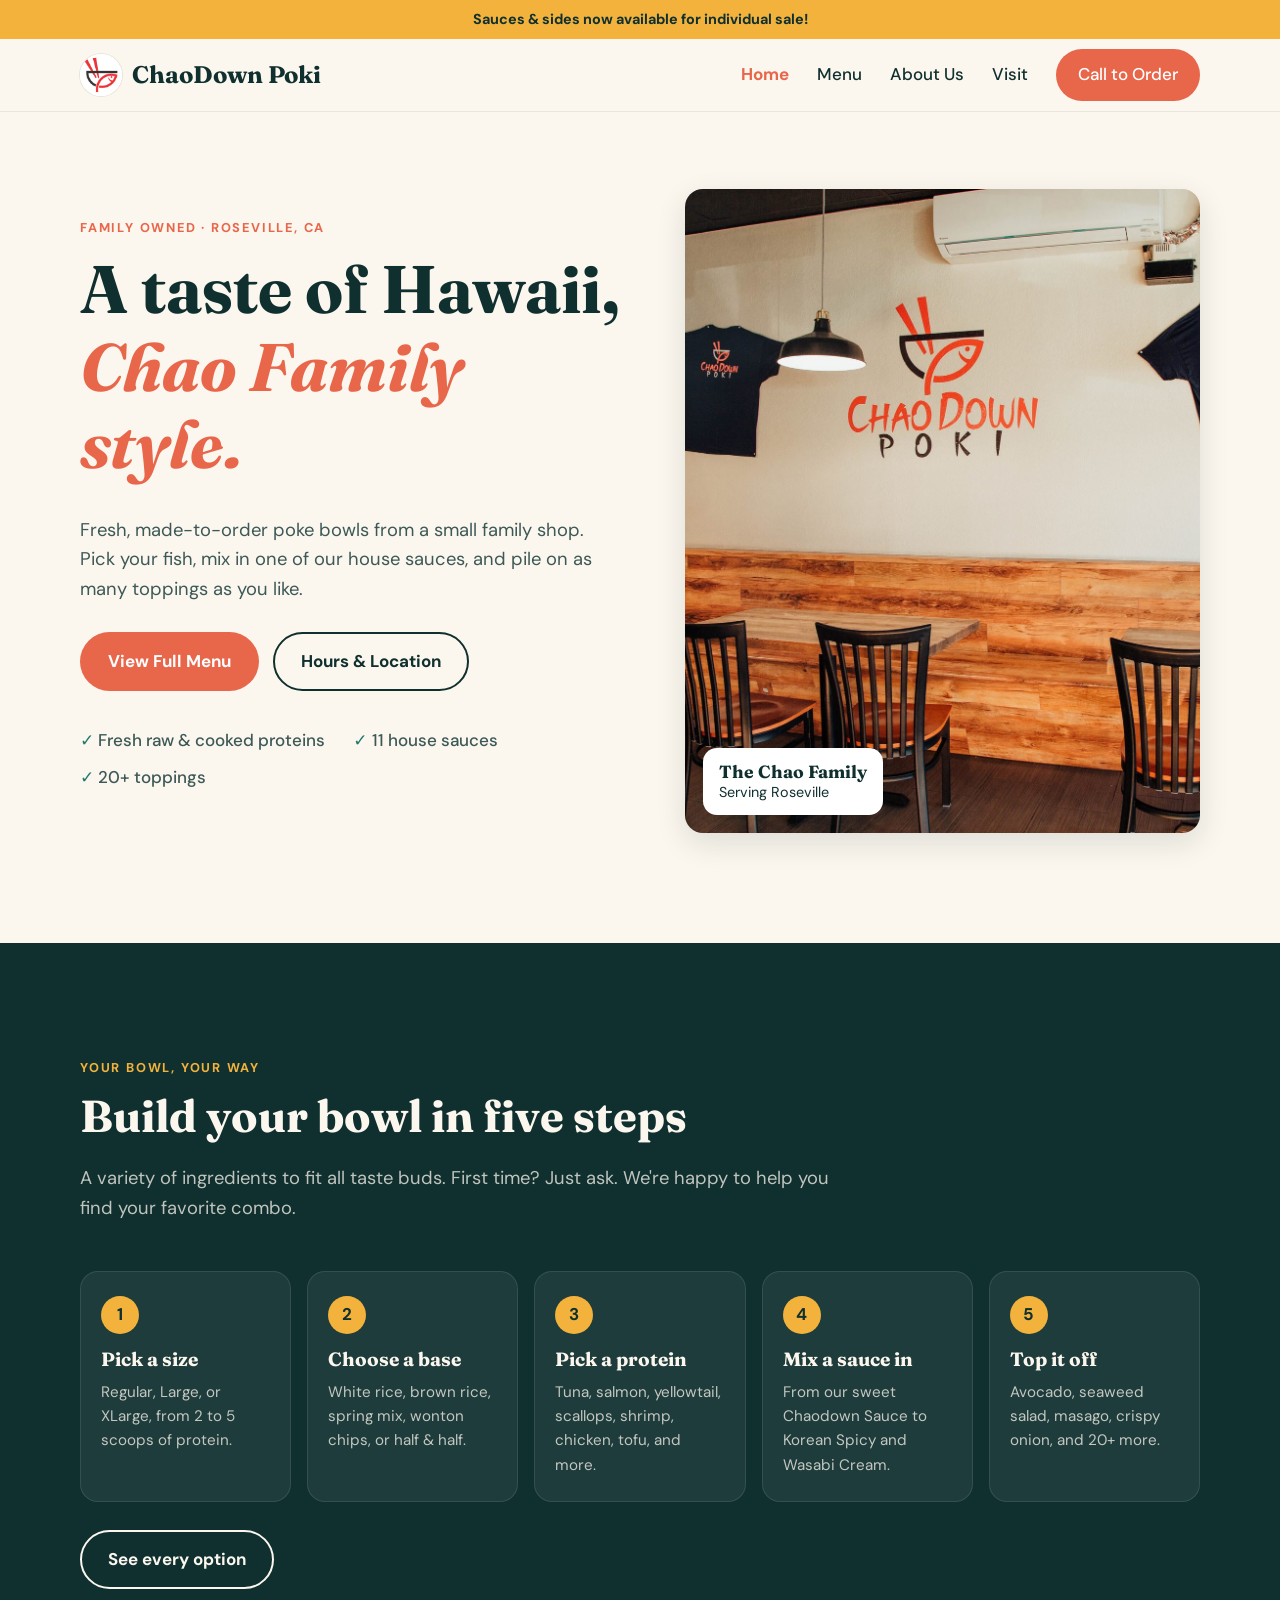
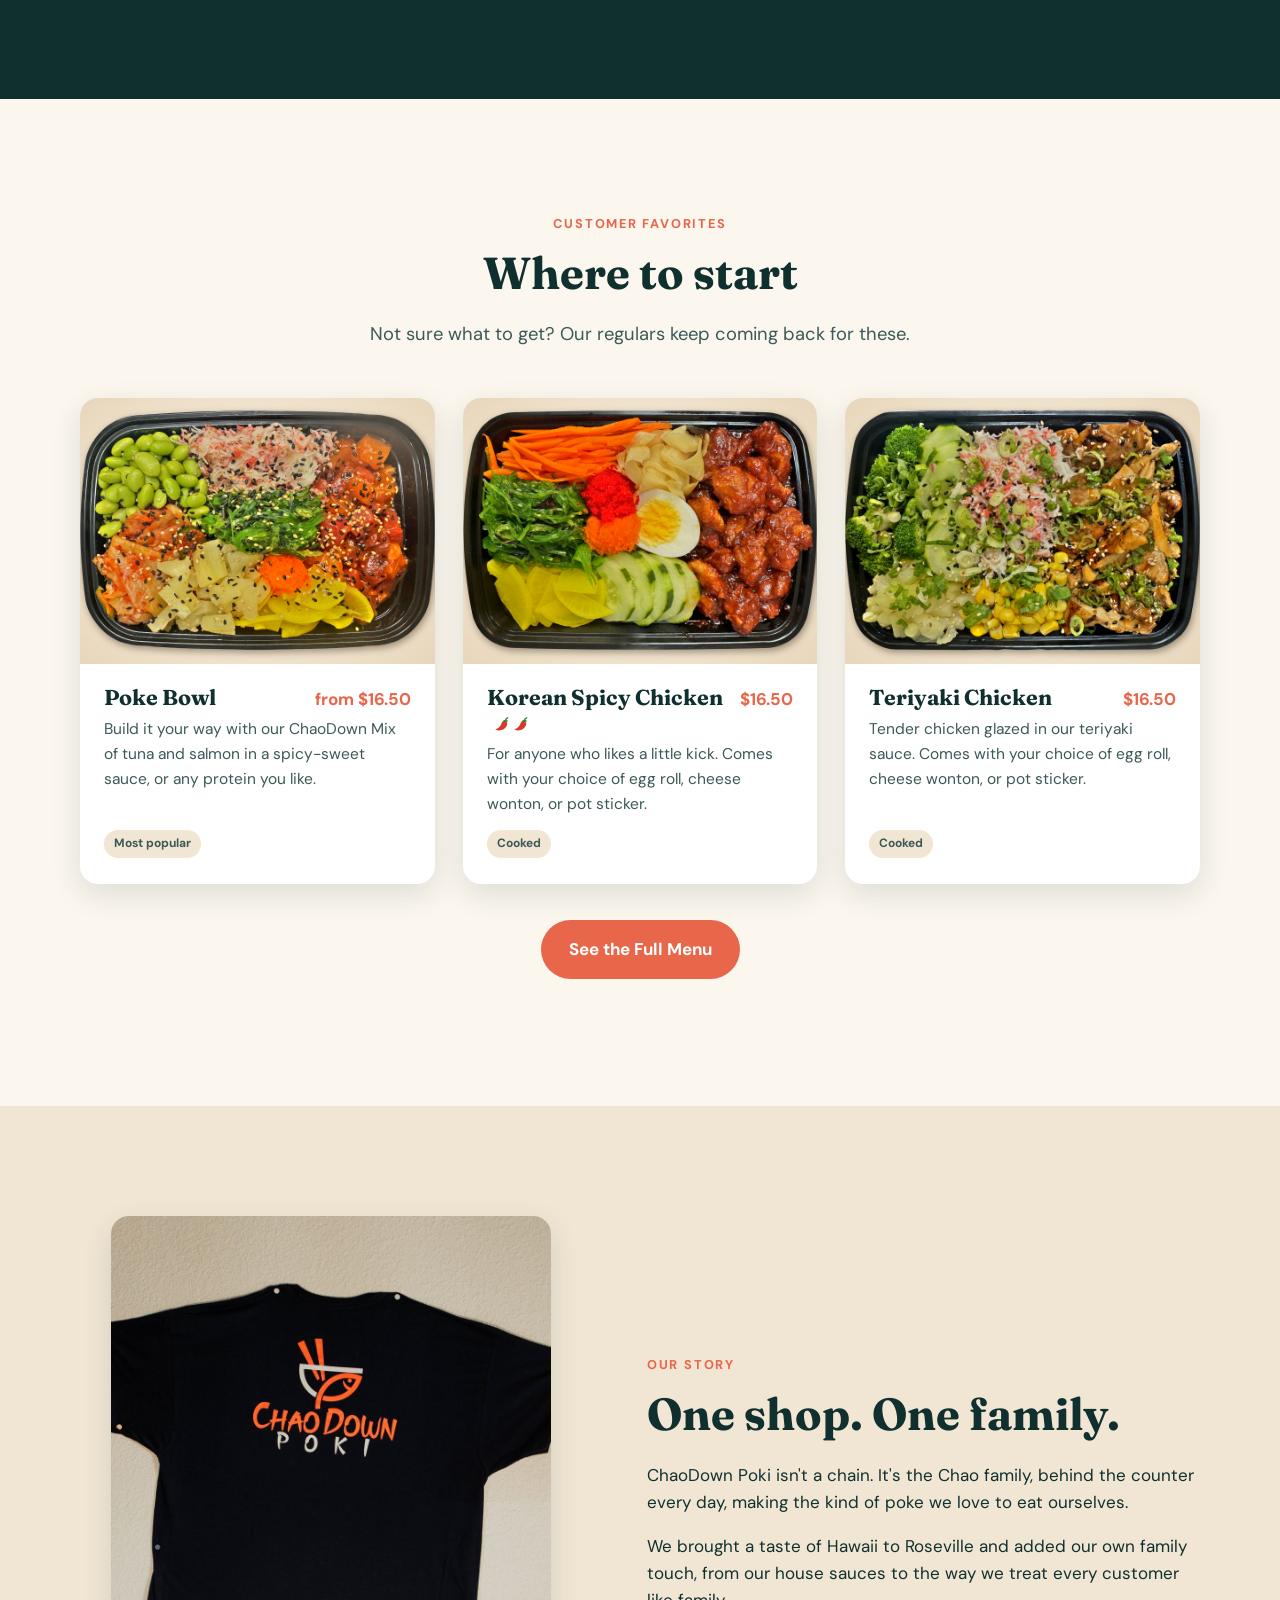
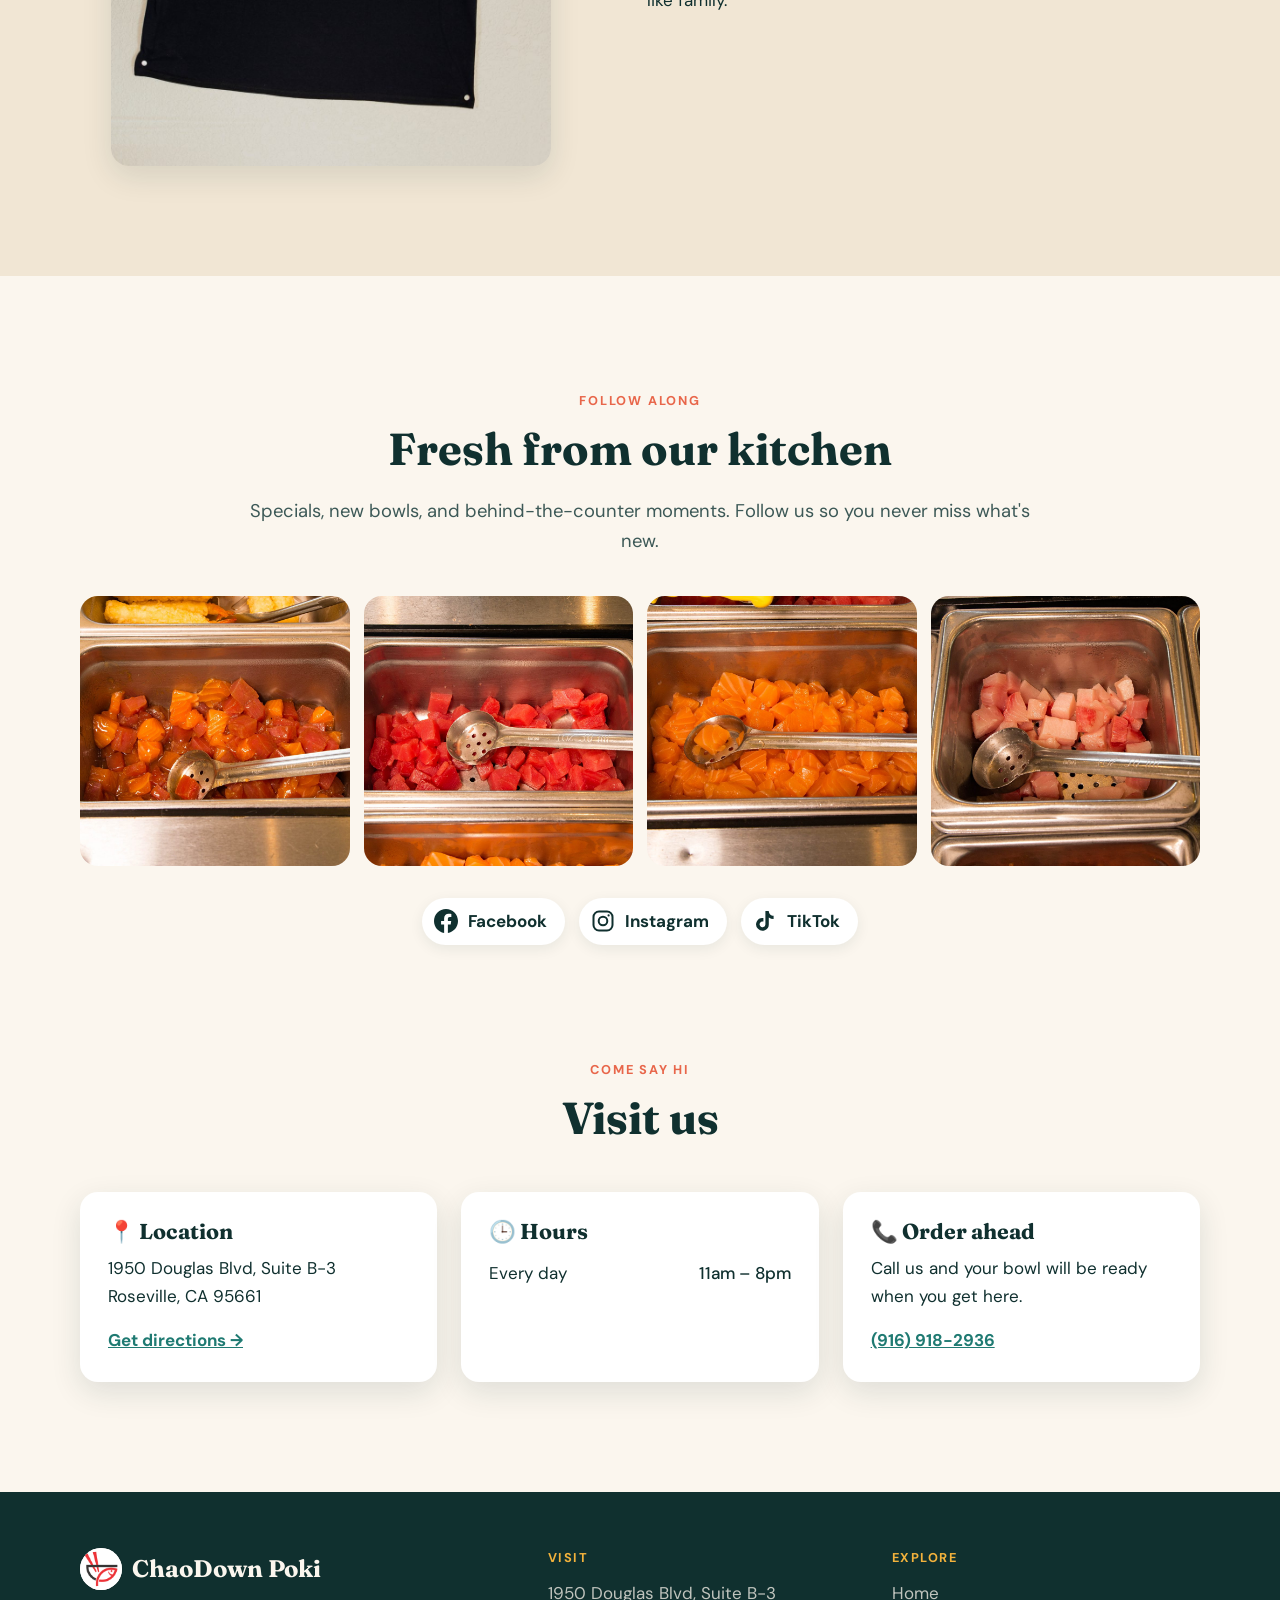
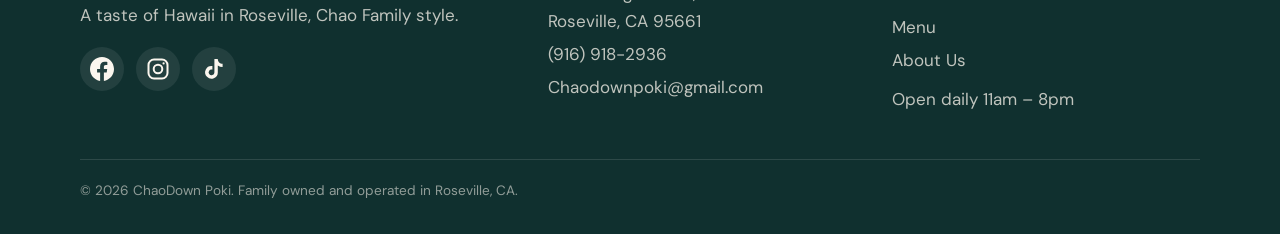
==== commit e4d5e3bf: "Remove Read Our Story button from home page Co-Authored-By: Claude Opus 5.5 <noreply@anthropic.com>" ====
--- a/index.html
+++ b/index.html
@@ -156,7 +156,6 @@
         <h2>One shop. One family.</h2>
         <p>ChaoDown Poki isn't a chain. It's the Chao family, behind the counter every day, making the kind of poke we love to eat ourselves.</p>
         <p>We brought a taste of Hawaii to Roseville and added our own family touch, from our house sauces to the way we treat every customer like family.</p>
-        <a href="about.html" class="btn btn-ghost">Read Our Story</a>
       </div>
     </div>
   </section>
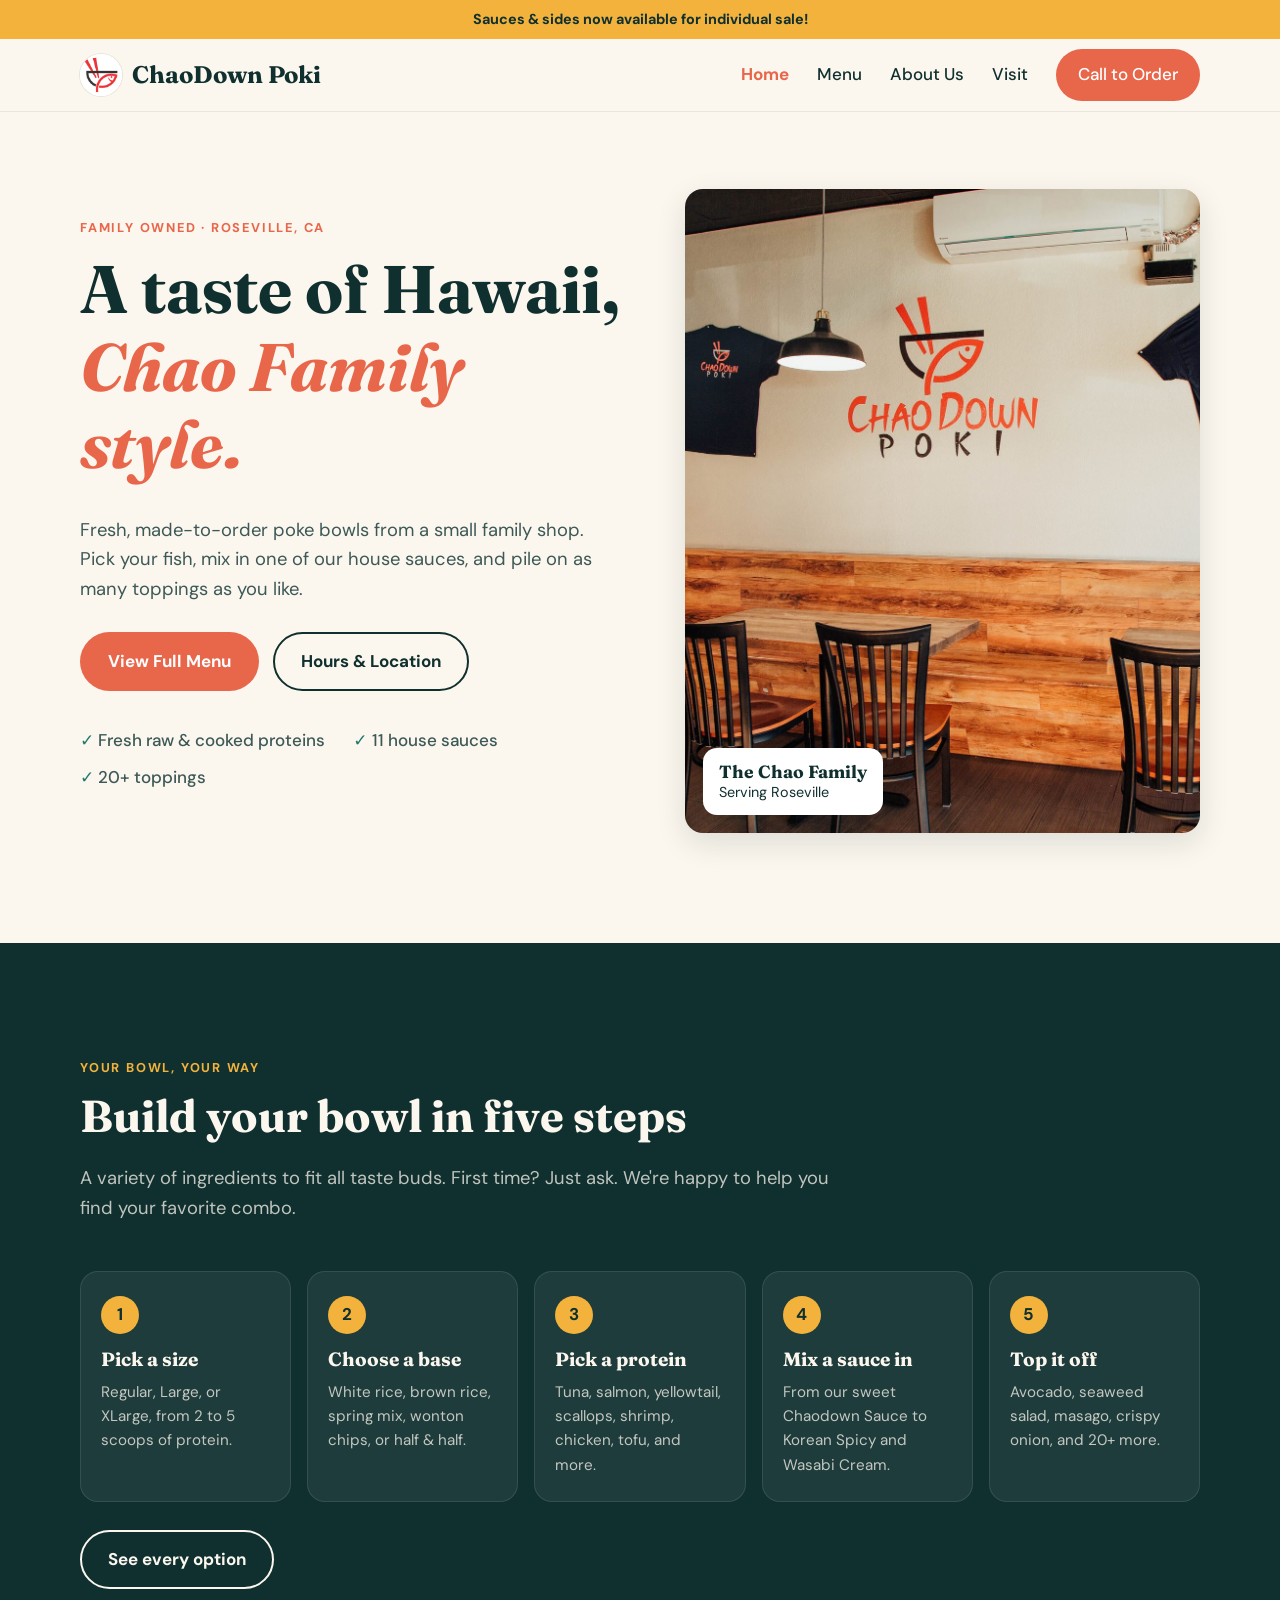
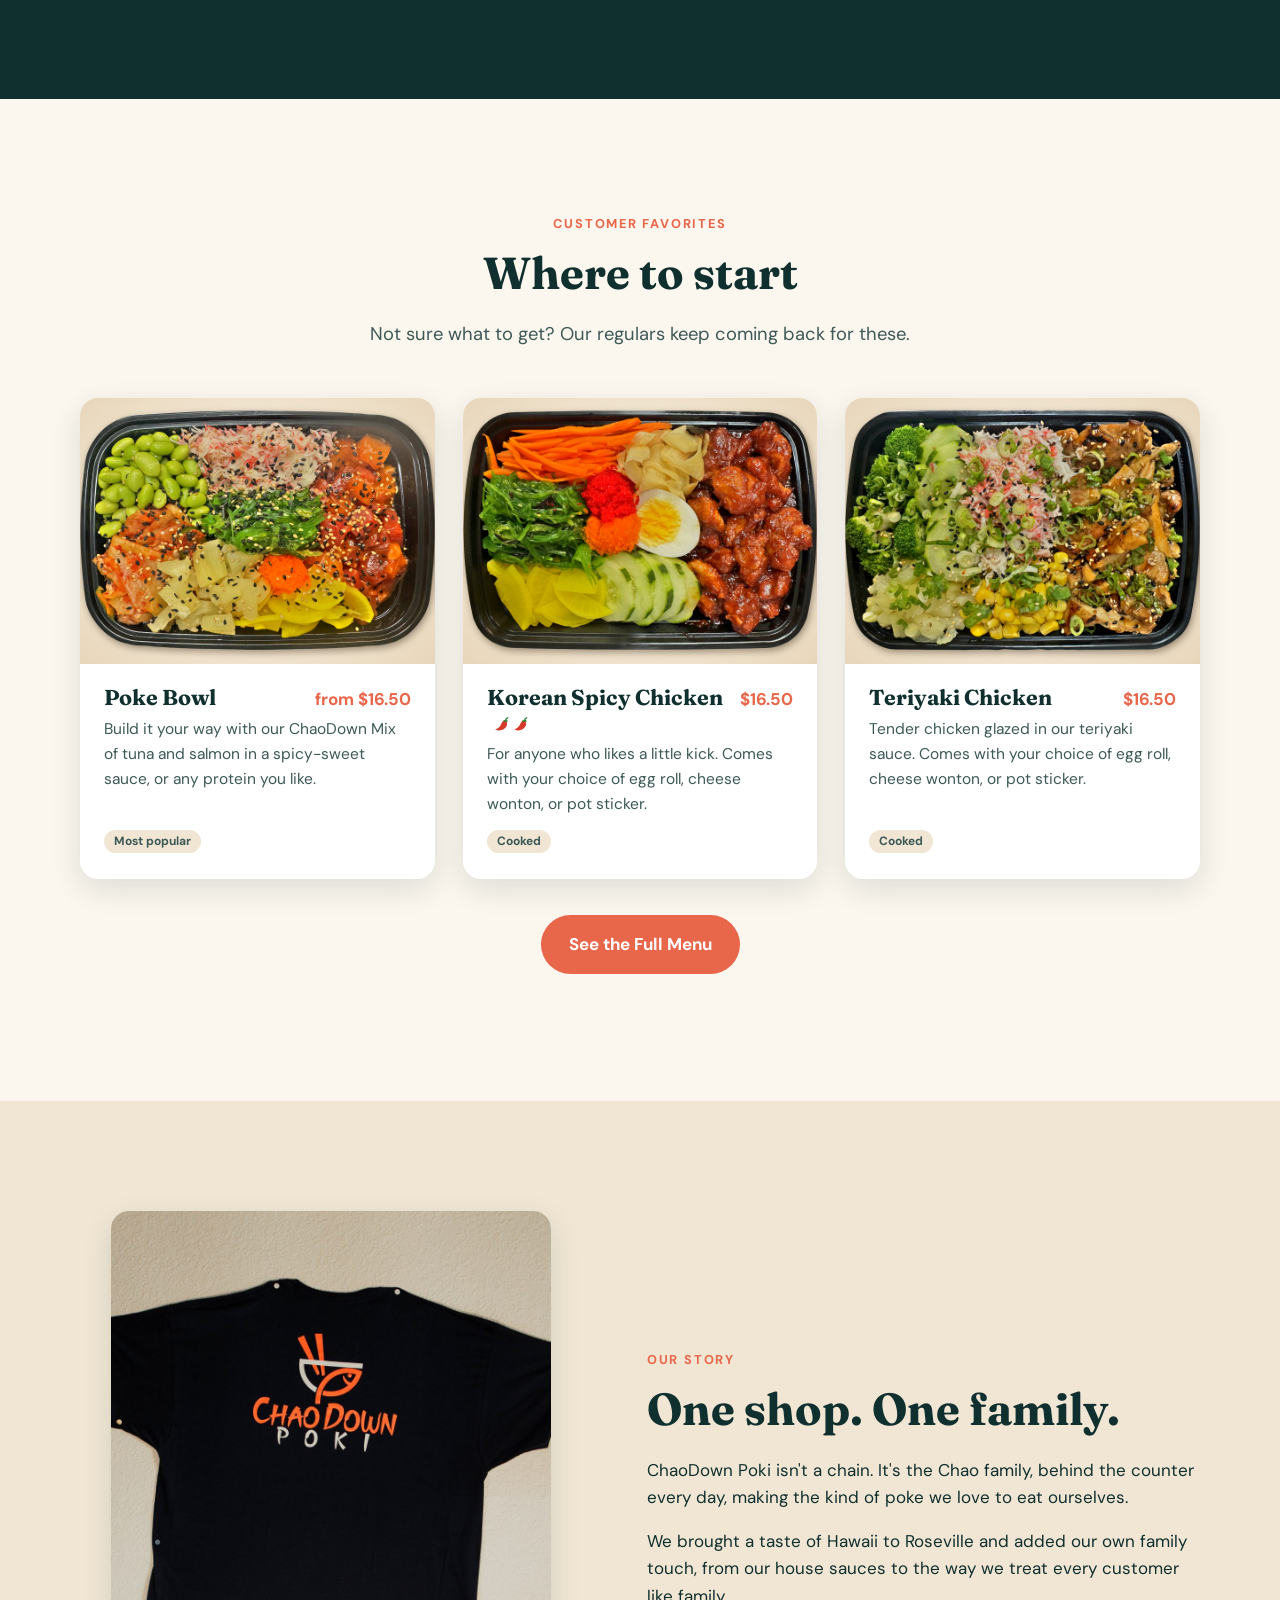
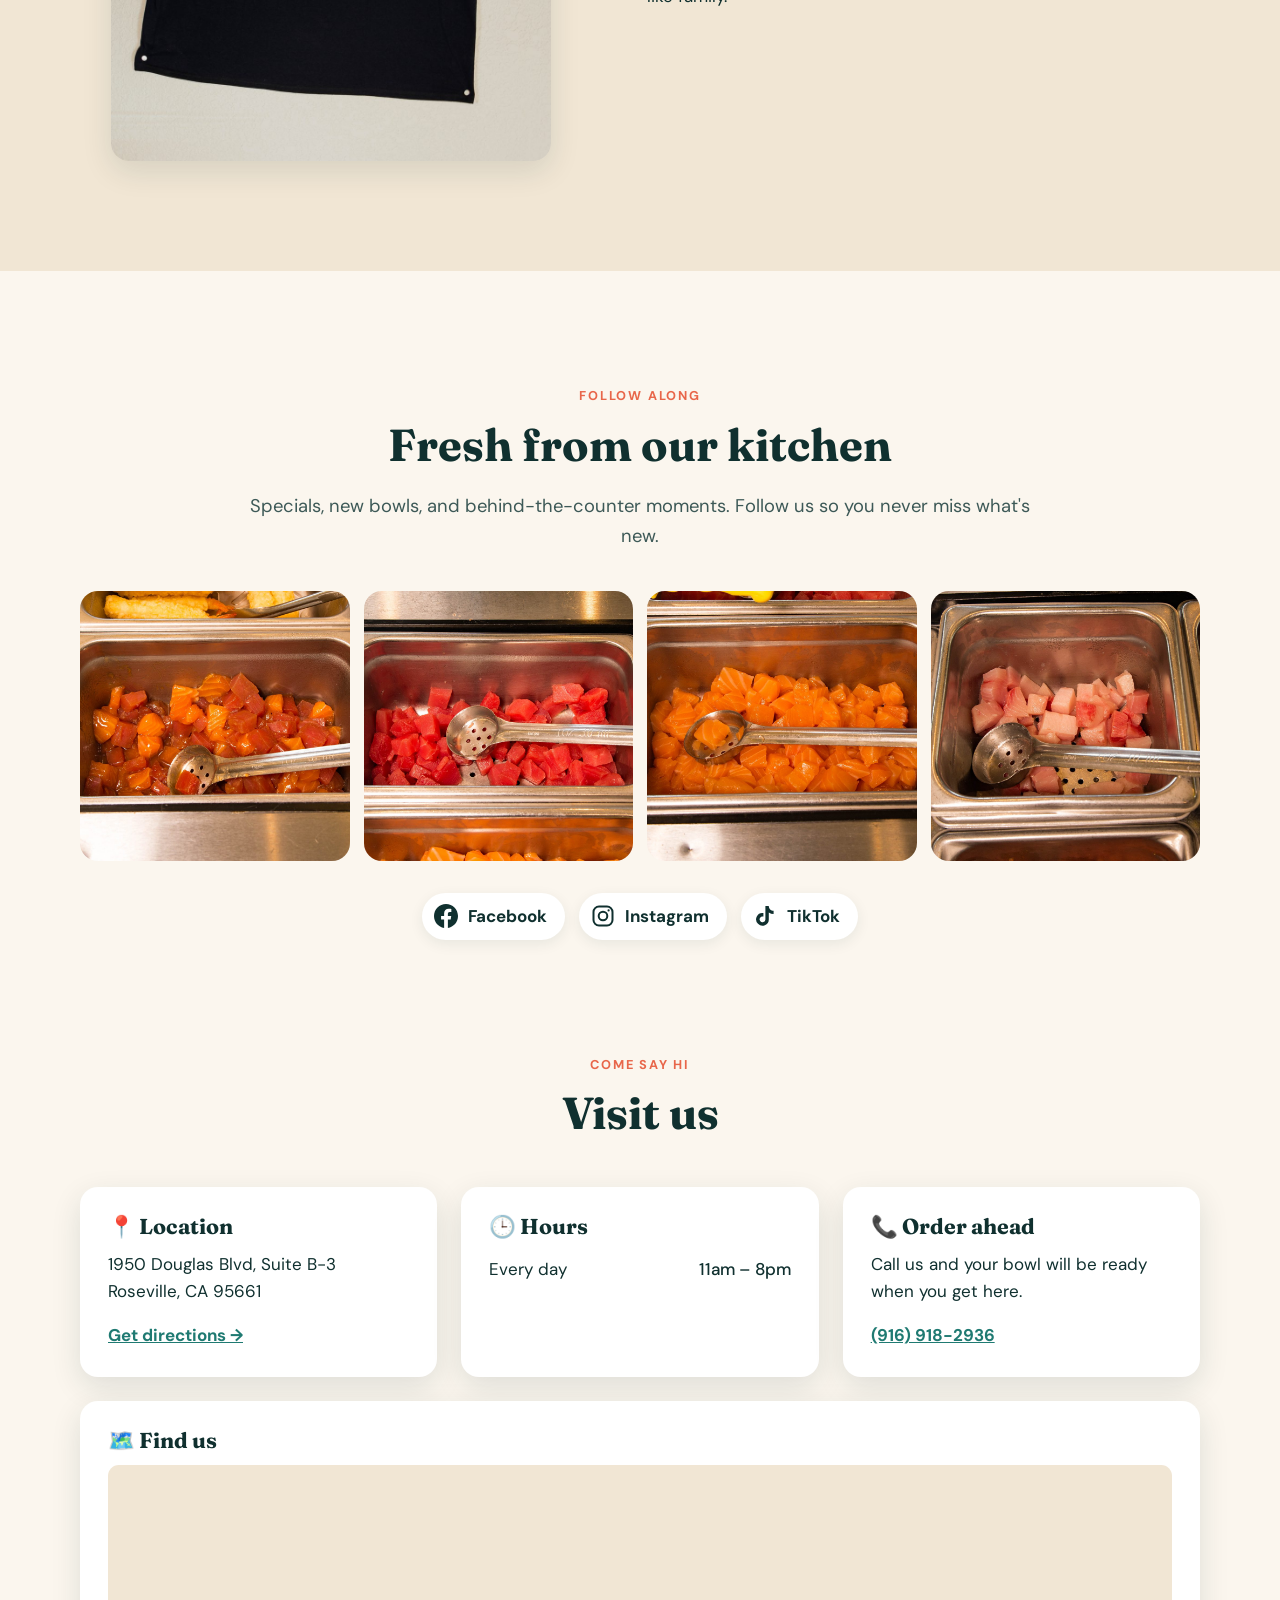
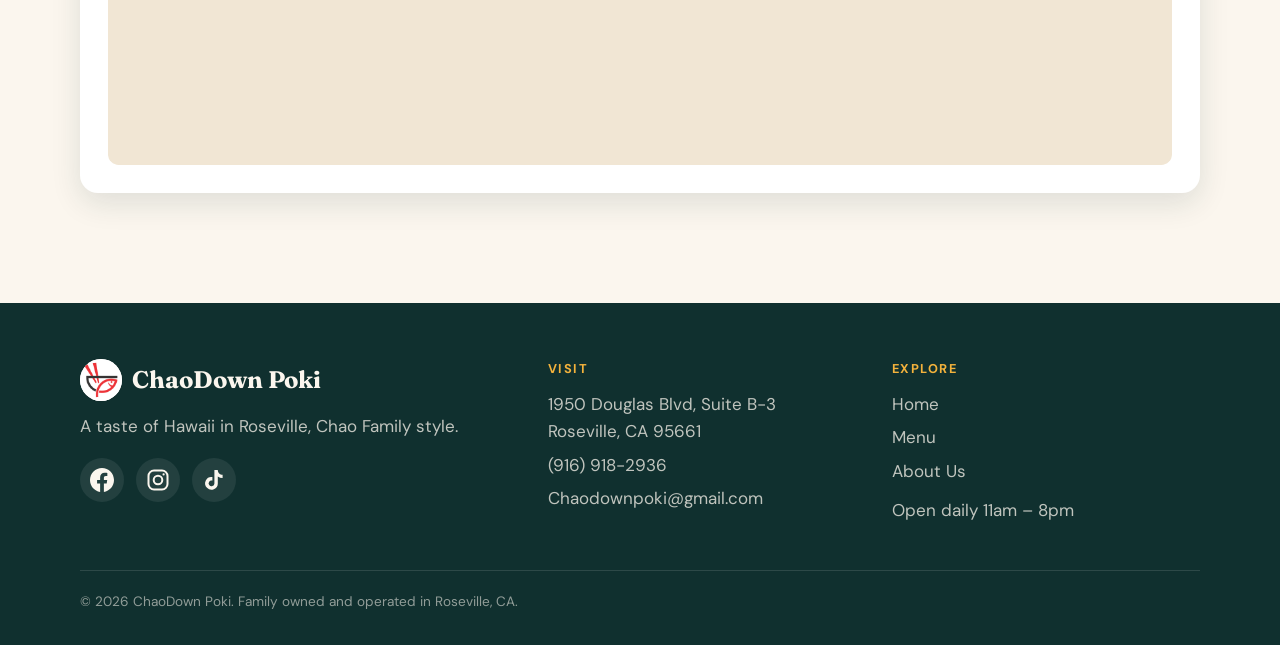
==== commit b9bfb065: "Add Find us map card to Visit section Co-Authored-By: Claude Opus 5.5 <noreply@anthropic.com>" ====
--- a/index.html
+++ b/index.html
@@ -204,6 +204,12 @@
           <p>Call us and your bowl will be ready when you get here.</p>
           <a href="tel:+19169182936">(916) 918-2936</a>
         </div>
+        <div class="info-card map-card">
+          <h3>🗺️ Find us</h3>
+          <div class="map-frame">
+            <iframe src="https://maps.google.com/maps?q=ChaoDown+Poki,+1950+Douglas+Blvd+B-3,+Roseville,+CA+95661&z=16&output=embed" title="Map showing ChaoDown Poki at 1950 Douglas Blvd, Roseville" loading="lazy" referrerpolicy="no-referrer-when-downgrade" allowfullscreen></iframe>
+          </div>
+        </div>
       </div>
     </div>
   </section>
--- a/styles.css
+++ b/styles.css
@@ -91,6 +91,8 @@
 }
 .img-slot img { width: 100%; height: 100%; object-fit: cover; }
 .img-slot.empty img { display: none; }
+/* Menu photos: soften overly bright reds and lift crushed blacks */
+.menu-page .img-slot img { filter: saturate(0.88) contrast(0.94) brightness(1.03); }
 .img-slot.empty {
   display: grid;
   place-items: center;
@@ -279,6 +281,9 @@
 .card-body p { color: var(--ink-soft); font-size: 0.97rem; margin-bottom: 14px; }
 .tags { display: flex; flex-wrap: wrap; align-items: center; gap: 8px; margin-top: auto; }
 .tag {
+  display: inline-flex;
+  align-items: center;
+  line-height: 1.2;
   font-size: 0.75rem;
   font-weight: 700;
   padding: 4px 10px;
@@ -407,6 +412,10 @@
 
 .chips { display: flex; flex-wrap: wrap; gap: 8px; list-style: none; margin: 0; padding: 0; }
 .chips li {
+  display: inline-flex;
+  align-items: center;
+  gap: 0.3em;
+  line-height: 1.2;
   background: var(--cream);
   border: 1px solid rgba(16,48,47,0.1);
   border-radius: 999px;
@@ -506,6 +515,14 @@
 }
 .info-card h3 { display: flex; align-items: center; gap: 10px; }
 .info-card a { font-weight: 700; color: var(--sea); }
+.map-card { grid-column: 1 / -1; }
+.map-frame {
+  height: 300px;
+  border-radius: calc(var(--radius) * 0.6);
+  overflow: hidden;
+  background: var(--sand);
+}
+.map-frame iframe { display: block; width: 100%; height: 100%; border: 0; }
 .hours { width: 100%; border-collapse: collapse; }
 .hours td { padding: 5px 0; border-bottom: 1px dashed rgba(16,48,47,0.12); }
 .hours td:last-child { text-align: right; font-weight: 500; }
@@ -572,6 +589,7 @@
 }
 @media (max-width: 700px) {
   .cards, .visit-grid, .values { grid-template-columns: 1fr; }
+  .map-frame { height: 240px; }
   .card .img-slot { aspect-ratio: 16 / 10; }
 }
 @media (max-width: 820px) {
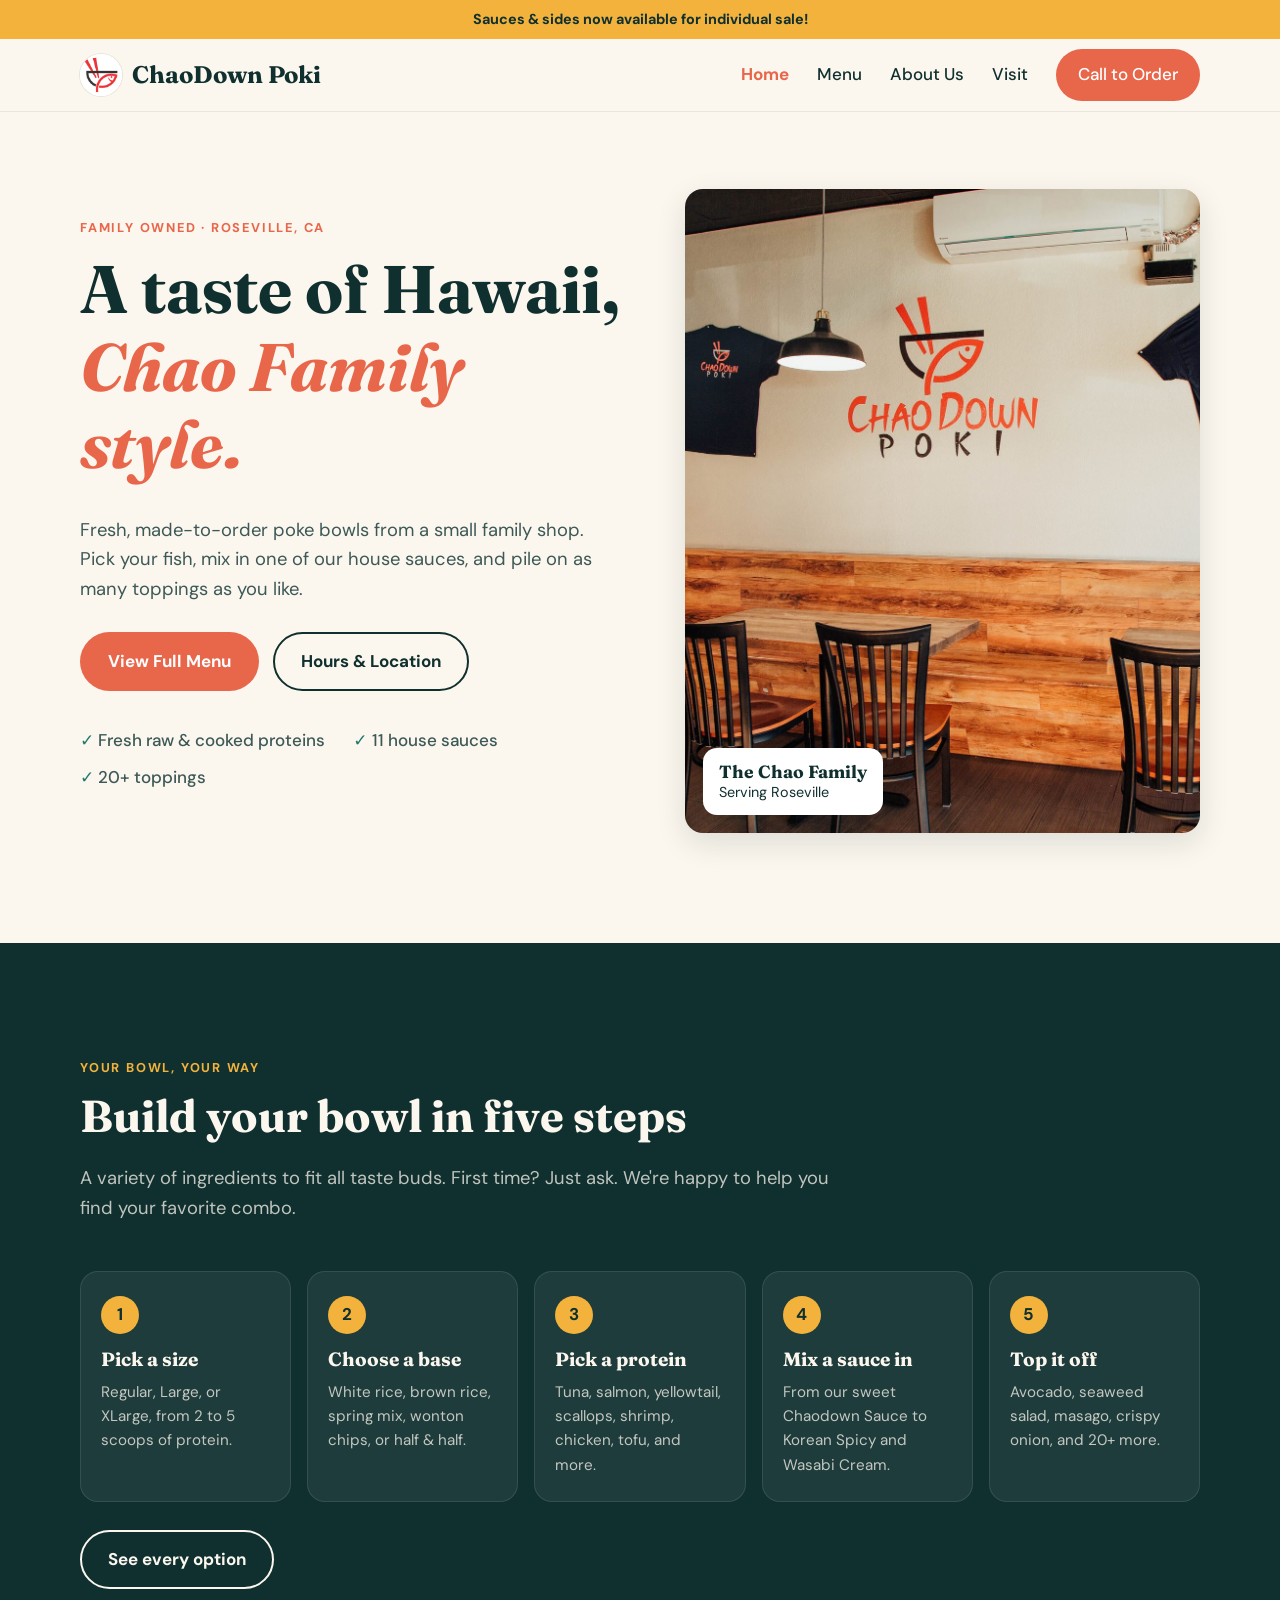
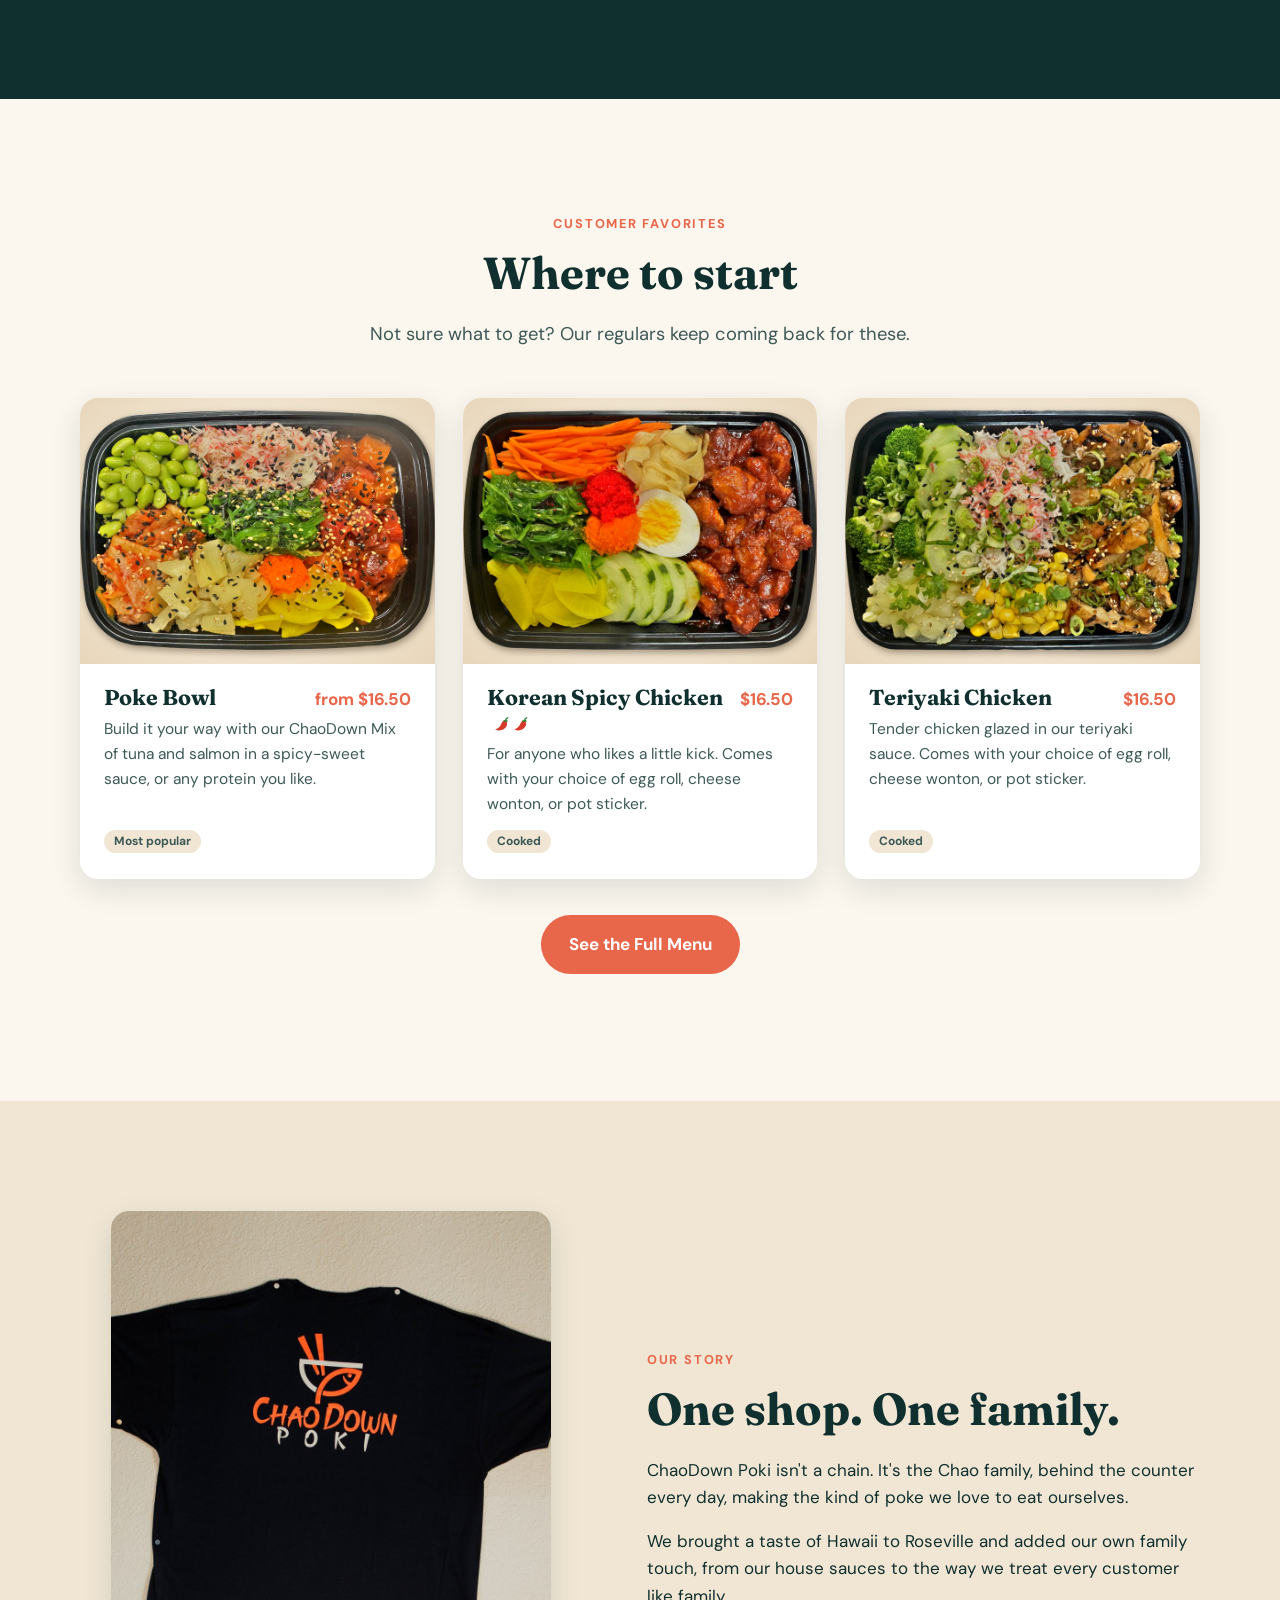
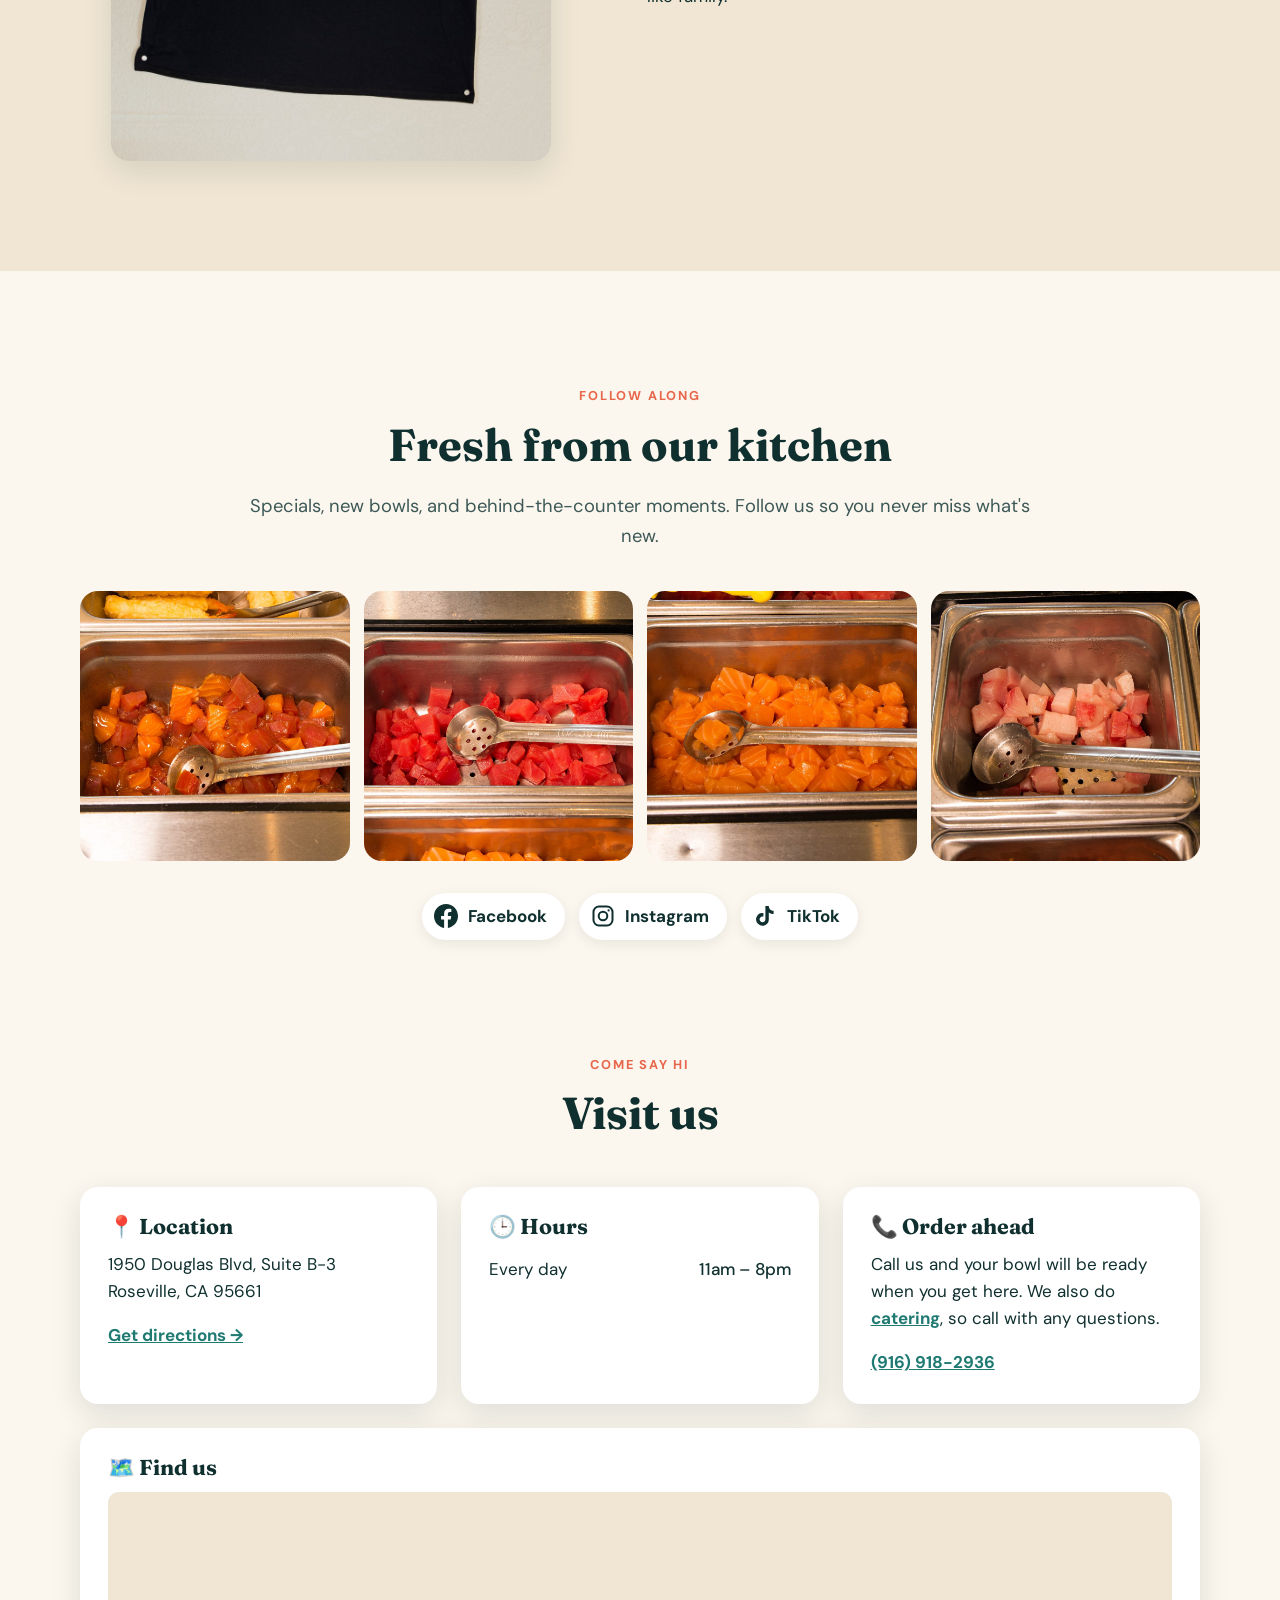
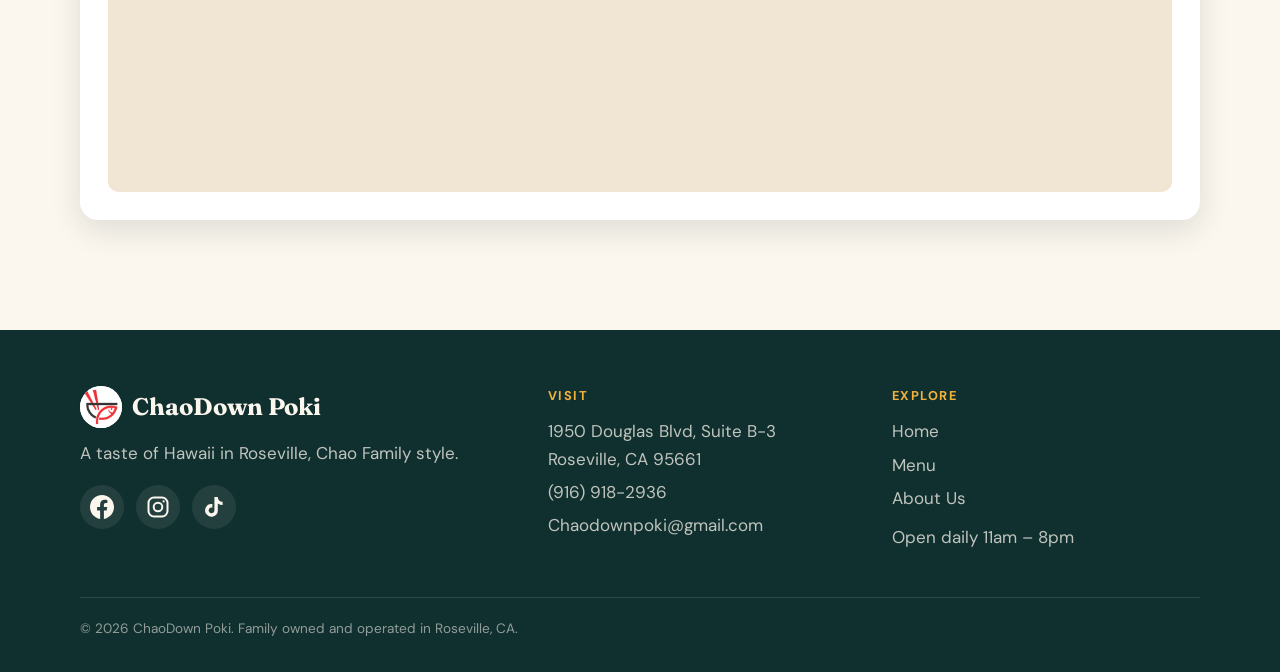
==== commit 12974875: "Add kids size note to Teriyaki Chicken and catering section Co-Authored-By: Claude Opus 5.5 <noreply" ====
--- a/index.html
+++ b/index.html
@@ -201,7 +201,7 @@
         </div>
         <div class="info-card">
           <h3>📞 Order ahead</h3>
-          <p>Call us and your bowl will be ready when you get here.</p>
+          <p>Call us and your bowl will be ready when you get here. We also do <a href="menu.html#catering">catering</a>, so call with any questions.</p>
           <a href="tel:+19169182936">(916) 918-2936</a>
         </div>
         <div class="info-card map-card">
--- a/styles.css
+++ b/styles.css
@@ -279,6 +279,8 @@
 .card-top h3 { margin-bottom: 0.3em; }
 .price { font-weight: 700; color: var(--coral); white-space: nowrap; }
 .card-body p { color: var(--ink-soft); font-size: 0.97rem; margin-bottom: 14px; }
+.card-body p.kids-note { font-size: 0.88rem; font-style: italic; margin: 2px 0 0; }
+.card-body p.kids-note .price { font-style: normal; font-size: 0.85rem; }
 .tags { display: flex; flex-wrap: wrap; align-items: center; gap: 8px; margin-top: auto; }
 .tag {
   display: inline-flex;
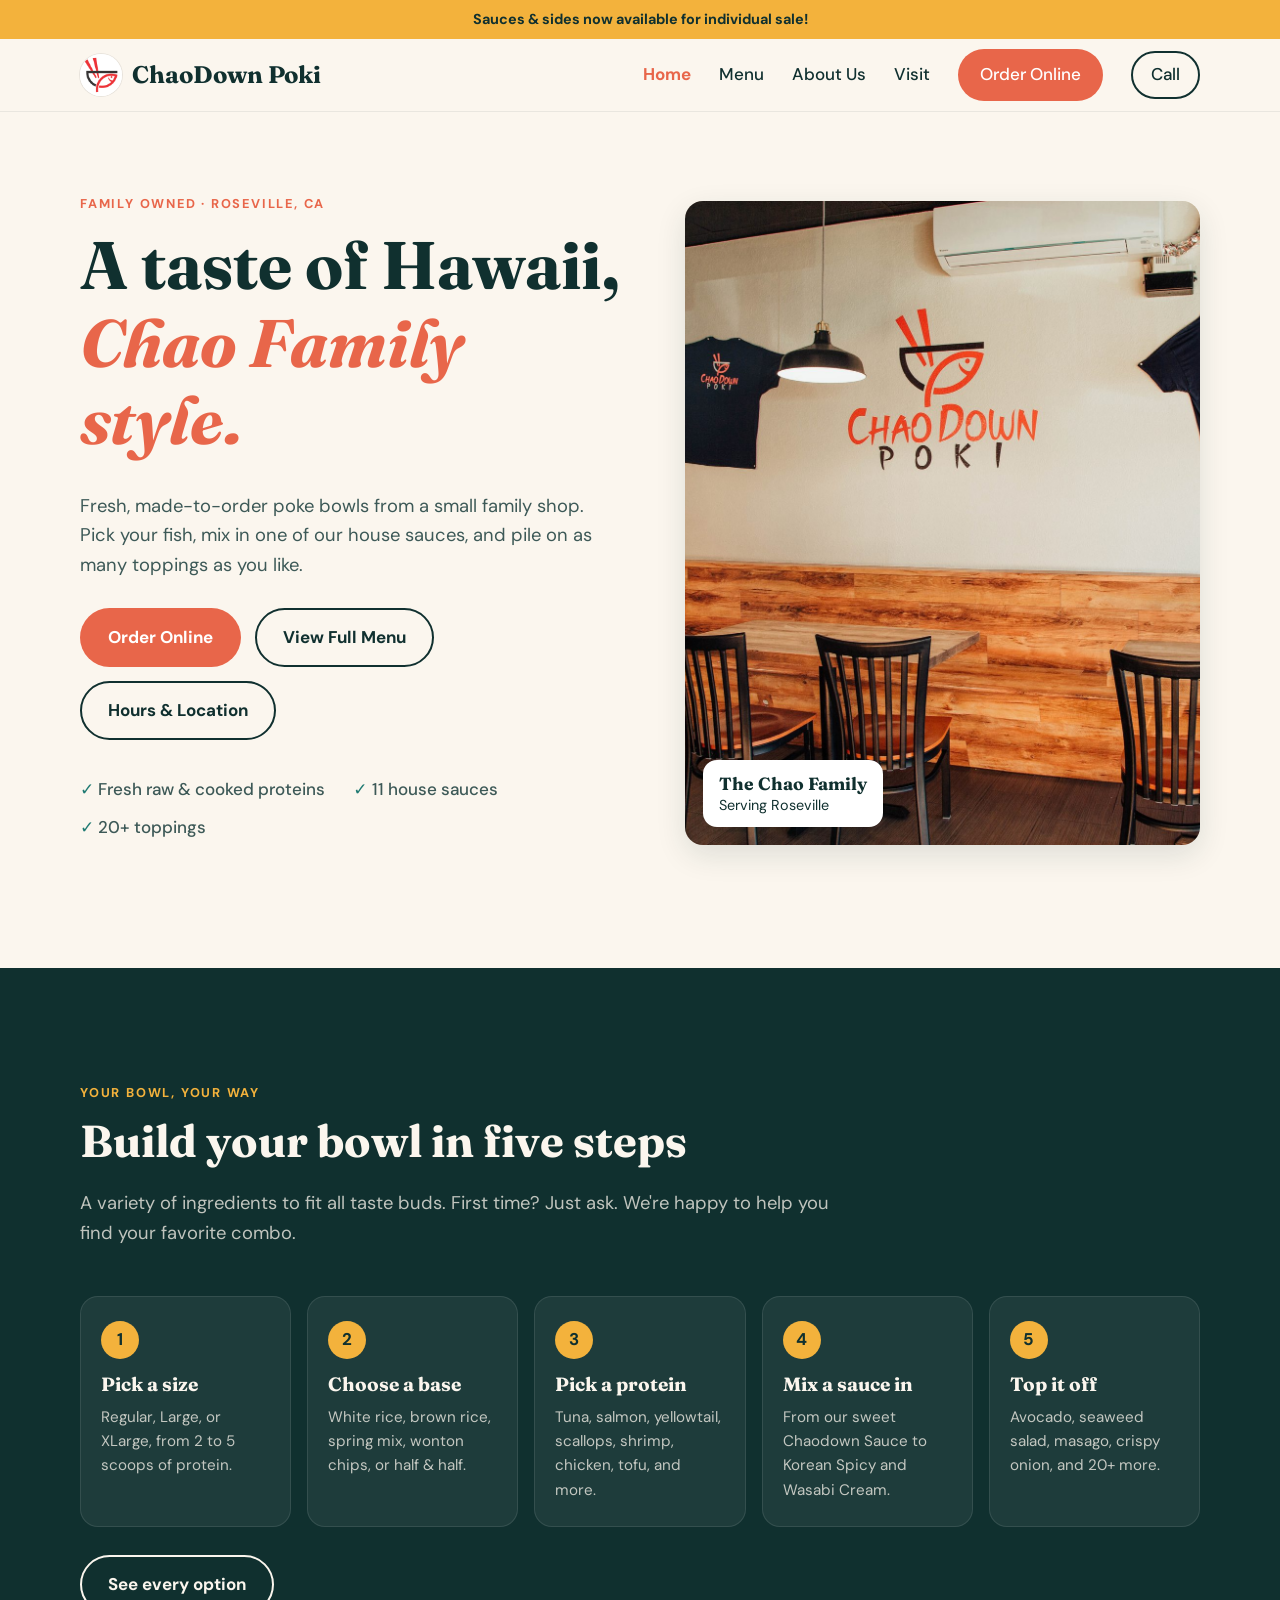
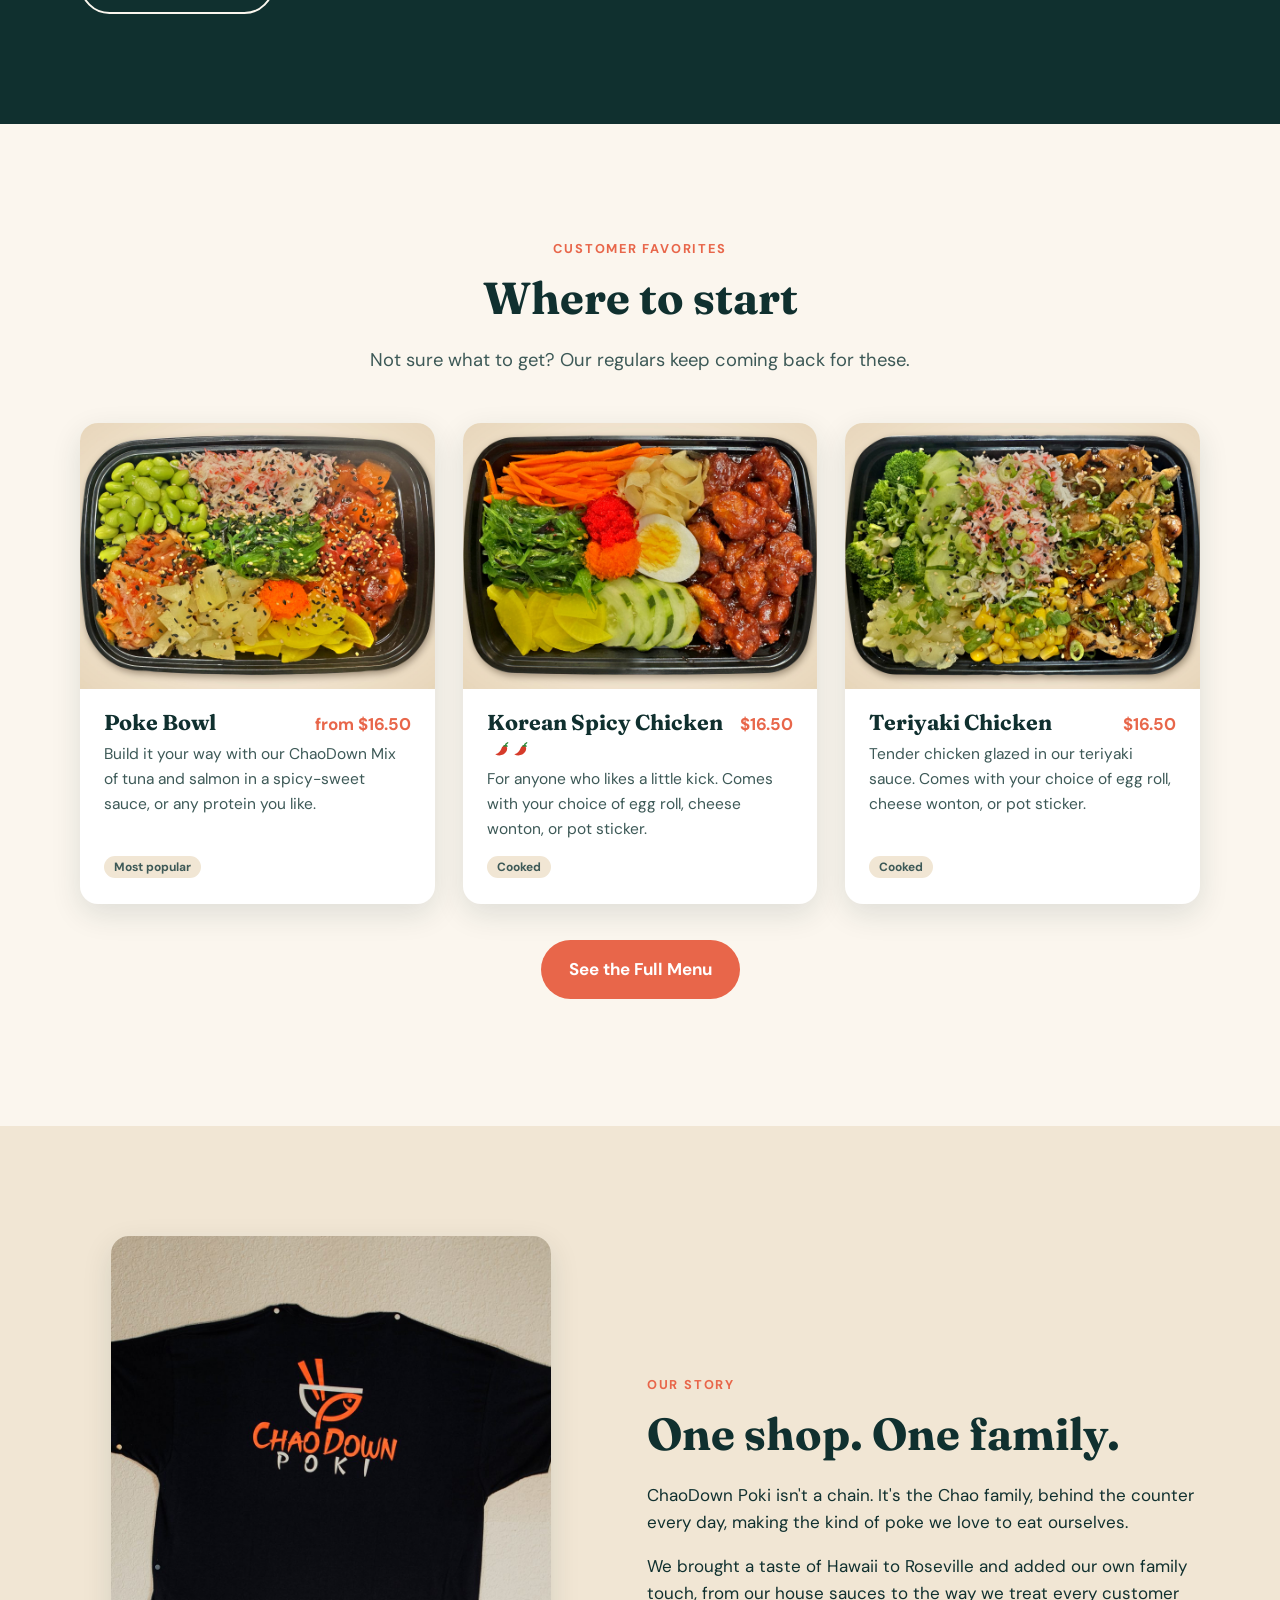
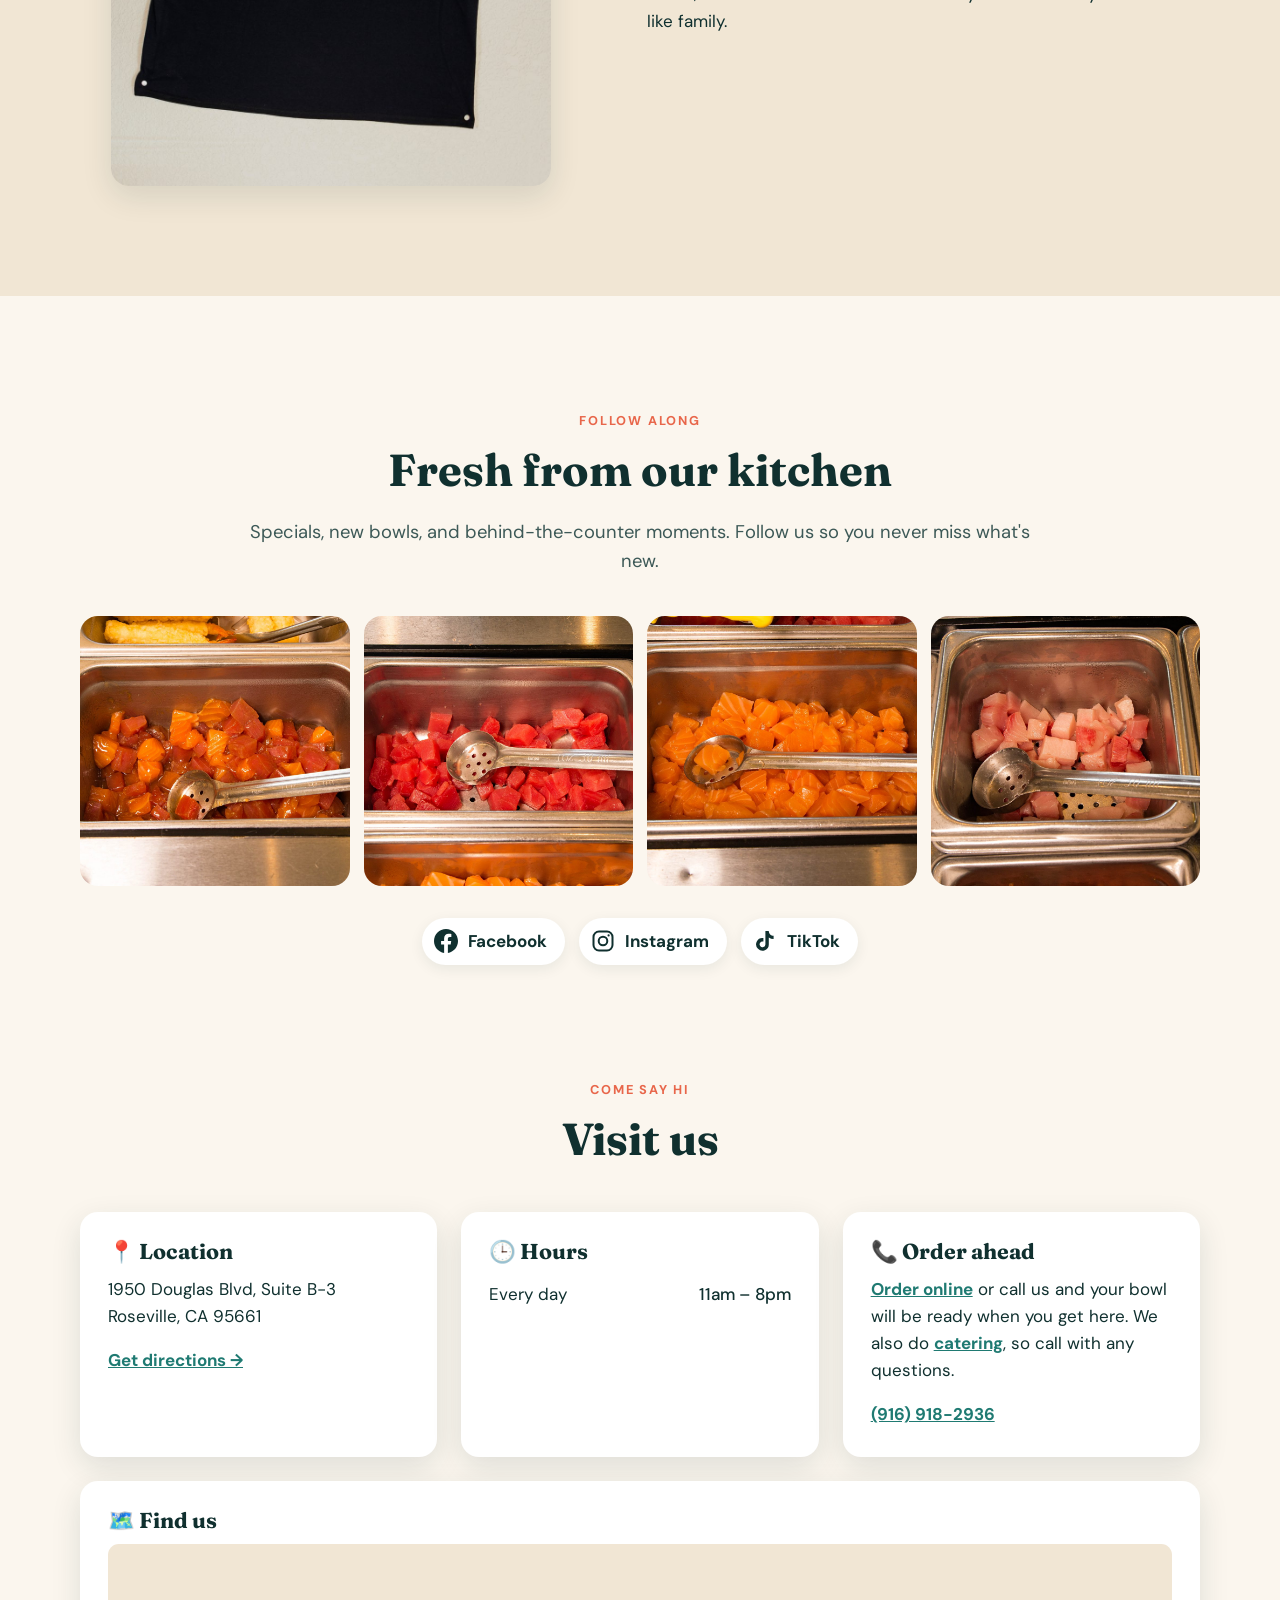
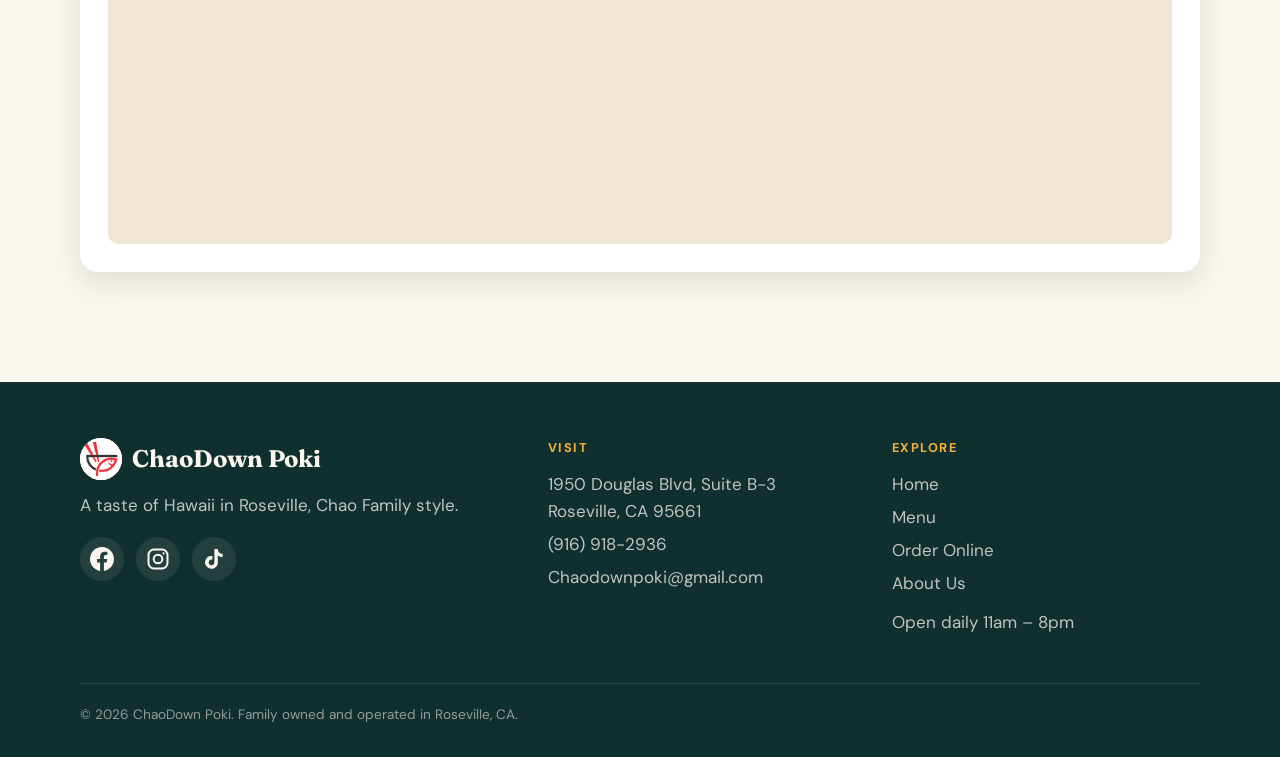
==== commit 34ec4b67: "Add online ordering page with server-side pricing Bowl builder (size, base, proteins, sauces, toppin" ====
--- a/index.html
+++ b/index.html
@@ -34,7 +34,8 @@
       <li><a href="menu.html">Menu</a></li>
       <li><a href="about.html">About Us</a></li>
       <li><a href="#visit">Visit</a></li>
-      <li><a href="tel:+19169182936" class="btn btn-primary">Call to Order</a></li>
+      <li><a href="order.html" class="btn btn-primary">Order Online</a></li>
+      <li><a href="tel:+19169182936" class="btn btn-ghost">Call</a></li>
     </ul>
   </nav>
 </header>
@@ -49,7 +50,8 @@
         <h1>A taste of Hawaii, <em>Chao Family style.</em></h1>
         <p class="lead">Fresh, made-to-order poke bowls from a small family shop. Pick your fish, mix in one of our house sauces, and pile on as many toppings as you like.</p>
         <div class="hero-actions">
-          <a href="menu.html" class="btn btn-primary">View Full Menu</a>
+          <a href="order.html" class="btn btn-primary">Order Online</a>
+          <a href="menu.html" class="btn btn-ghost">View Full Menu</a>
           <a href="#visit" class="btn btn-ghost">Hours &amp; Location</a>
         </div>
         <ul class="hero-facts">
@@ -201,7 +203,7 @@
         </div>
         <div class="info-card">
           <h3>📞 Order ahead</h3>
-          <p>Call us and your bowl will be ready when you get here. We also do <a href="menu.html#catering">catering</a>, so call with any questions.</p>
+          <p><a href="order.html">Order online</a> or call us and your bowl will be ready when you get here. We also do <a href="menu.html#catering">catering</a>, so call with any questions.</p>
           <a href="tel:+19169182936">(916) 918-2936</a>
         </div>
         <div class="info-card map-card">
@@ -239,6 +241,7 @@
         <ul>
           <li><a href="index.html">Home</a></li>
           <li><a href="menu.html">Menu</a></li>
+          <li><a href="order.html">Order Online</a></li>
           <li><a href="about.html">About Us</a></li>
         </ul>
         <p style="margin-top: 12px;">Open daily 11am – 8pm</p>
--- a/styles.css
+++ b/styles.css
@@ -578,6 +578,235 @@
   border-top: 1px solid rgba(255,255,255,0.12);
   font-size: 0.85rem;
   color: rgba(251,246,238,0.55);
+}
+
+/* ---------- Order page ---------- */
+[hidden] { display: none !important; }
+button.btn { font: inherit; cursor: pointer; }
+.btn:disabled { opacity: 0.55; cursor: not-allowed; transform: none; }
+.nav-links .btn-ghost { padding: 8px 18px; }
+.test-banner { background: var(--sea); color: var(--white); }
+
+.order-section { padding-block: 0 clamp(64px, 9vw, 110px); }
+.order-layout {
+  display: grid;
+  grid-template-columns: minmax(0, 1fr) 380px;
+  gap: 28px;
+  align-items: start;
+}
+.builder { display: grid; gap: 24px; }
+.step-note { color: var(--ink-soft); font-size: 0.92rem; margin: -4px 0 14px; }
+.step-note.done { color: var(--sea); font-weight: 500; }
+.builder h4:first-child { margin-top: 0; }
+
+.pick-grid { display: grid; grid-template-columns: repeat(auto-fill, minmax(150px, 1fr)); gap: 10px; }
+.pick-row { display: flex; flex-wrap: wrap; gap: 8px; }
+.pick { position: relative; display: inline-flex; cursor: pointer; }
+.pick input { position: absolute; opacity: 0; width: 1px; height: 1px; pointer-events: none; }
+.pick > span,
+.counter-chip {
+  border: 1px solid rgba(16,48,47,0.12);
+  background: var(--cream);
+  border-radius: 999px;
+  transition: background 0.15s, color 0.15s, border-color 0.15s;
+}
+.pick > span {
+  display: inline-flex;
+  align-items: center;
+  flex-wrap: wrap;
+  gap: 0.3em;
+  line-height: 1.2;
+  padding: 8px 14px;
+  font-size: 0.93rem;
+  font-weight: 500;
+}
+.pick small, .counter-chip small { color: var(--ink-soft); font-weight: 400; }
+.pick:hover > span { border-color: rgba(16,48,47,0.4); }
+.pick input:checked + span,
+.counter-chip.has { background: var(--ink); color: var(--cream); border-color: var(--ink); }
+.pick input:checked + span small,
+.counter-chip.has small { color: rgba(251,246,238,0.75); }
+.pick input:focus-visible + span,
+.counter-chip button:focus-visible,
+.qty button:focus-visible,
+.ci-remove:focus-visible { outline: 3px solid var(--mango); outline-offset: 2px; }
+
+.pick-card { display: flex; }
+.pick-card > span {
+  flex: 1;
+  flex-direction: column;
+  align-items: flex-start;
+  flex-wrap: nowrap;
+  gap: 2px;
+  border-radius: 14px;
+  padding: 14px 16px;
+}
+.pick-card strong { font-size: 1rem; }
+.pick-card em { font-style: normal; font-weight: 700; color: var(--coral); margin-top: 4px; }
+.pick-card input:checked + span em { color: var(--mango); }
+
+.counter-chip { display: inline-flex; align-items: stretch; overflow: hidden; }
+.counter-chip button {
+  font: inherit;
+  font-size: 0.93rem;
+  font-weight: 500;
+  line-height: 1.2;
+  color: inherit;
+  background: none;
+  border: 0;
+  padding: 8px 14px;
+  cursor: pointer;
+  display: inline-flex;
+  align-items: center;
+  flex-wrap: wrap;
+  gap: 0.3em;
+  text-align: left;
+}
+.counter-chip:not(.has):hover { border-color: rgba(16,48,47,0.4); }
+.counter-chip button:disabled { opacity: 0.4; cursor: not-allowed; }
+.counter-chip .cc-remove { display: none; font-weight: 700; font-size: 1.1rem; padding: 0 14px; border-left: 1px solid rgba(251,246,238,0.25); }
+.counter-chip.has .cc-remove { display: inline-flex; }
+.cc-count {
+  display: none;
+  place-items: center;
+  min-width: 1.5em;
+  height: 1.5em;
+  padding: 0 4px;
+  border-radius: 999px;
+  background: var(--mango);
+  color: var(--ink);
+  font-size: 0.78rem;
+}
+.counter-chip.has .cc-count { display: inline-grid; }
+
+.add-step { display: grid; gap: 16px; }
+.add-row { display: flex; flex-wrap: wrap; gap: 14px; align-items: center; }
+.add-btn { flex: 1 1 220px; justify-content: center; }
+.qty {
+  display: inline-flex;
+  align-items: center;
+  background: var(--white);
+  border: 1px solid rgba(16,48,47,0.2);
+  border-radius: 999px;
+}
+.qty button { width: 44px; height: 46px; border: 0; background: none; font-size: 1.25rem; color: inherit; cursor: pointer; border-radius: 999px; }
+.qty button:disabled { opacity: 0.35; cursor: not-allowed; }
+.qty output { min-width: 2ch; text-align: center; font-weight: 700; }
+
+.field { display: grid; gap: 6px; }
+.field > span { font-weight: 700; font-size: 0.92rem; }
+.field small { font-weight: 400; color: var(--ink-soft); }
+.field input, .field textarea {
+  font: inherit;
+  width: 100%;
+  padding: 12px 14px;
+  color: var(--ink);
+  background: var(--white);
+  border: 1px solid rgba(16,48,47,0.2);
+  border-radius: 12px;
+}
+.field textarea { resize: vertical; }
+.field input:focus, .field textarea:focus { outline: 3px solid rgba(243,178,60,0.6); border-color: var(--ink); }
+
+.form-msg { margin: 0; font-weight: 500; }
+.form-msg.error { color: var(--chili); }
+.form-msg.ok { color: var(--sea); }
+#page-error { margin-bottom: 24px; }
+
+.order-panel {
+  position: sticky;
+  top: 96px;
+  background: var(--white);
+  border-radius: var(--radius);
+  box-shadow: var(--shadow);
+  padding: 26px 24px;
+}
+.order-panel h2 { font-size: 1.7rem; }
+.order-panel h3 { font-size: 1.15rem; margin: 8px 0 0; }
+.cart-empty { color: var(--ink-soft); }
+.cart-list { list-style: none; margin: 0; padding: 0; }
+.cart-list li {
+  display: grid;
+  grid-template-columns: 1fr auto;
+  gap: 2px 12px;
+  padding: 12px 0;
+  border-bottom: 1px dashed rgba(16,48,47,0.14);
+}
+.ci-title { font-weight: 700; }
+.ci-price { font-weight: 700; }
+.ci-detail { grid-column: 1 / -1; font-size: 0.88rem; color: var(--ink-soft); line-height: 1.45; }
+.ci-remove {
+  grid-column: 1 / -1;
+  justify-self: start;
+  font: inherit;
+  font-size: 0.85rem;
+  font-weight: 700;
+  color: var(--sea);
+  background: none;
+  border: 0;
+  padding: 2px 0;
+  cursor: pointer;
+  text-decoration: underline;
+}
+.totals { display: grid; grid-template-columns: 1fr auto; gap: 4px 12px; margin: 14px 0 22px; }
+.totals dt { color: var(--ink-soft); }
+.totals dd { margin: 0; text-align: right; font-weight: 500; }
+.totals .grand { color: var(--ink); font-weight: 700; font-size: 1.15rem; padding-top: 8px; margin-top: 4px; border-top: 1px solid rgba(16,48,47,0.12); }
+.checkout-form { display: grid; gap: 14px; }
+#card-container { min-height: 90px; }
+.pay-btn { width: 100%; justify-content: center; font-size: 1.05rem; }
+.secure-note { font-size: 0.8rem; color: var(--ink-soft); text-align: center; margin: 0; }
+
+.order-bar {
+  position: fixed;
+  left: 16px; right: 16px;
+  bottom: calc(16px + env(safe-area-inset-bottom, 0px));
+  z-index: 60;
+  display: none;
+  justify-content: space-between;
+  gap: 12px;
+  padding: 14px 22px;
+  border-radius: 999px;
+  background: var(--coral);
+  color: var(--white);
+  font-weight: 700;
+  text-decoration: none;
+  box-shadow: var(--shadow);
+}
+
+.confirmation { padding-block: clamp(48px, 7vw, 88px); }
+.confirm-card {
+  max-width: 640px;
+  margin: 0 auto;
+  background: var(--white);
+  border-radius: var(--radius);
+  box-shadow: var(--shadow);
+  padding: clamp(28px, 5vw, 48px);
+}
+.confirm-card h1 { font-size: clamp(2rem, 5vw, 3rem); }
+.confirm-card h1:focus { outline: none; }
+.confirm-check {
+  display: grid;
+  place-items: center;
+  width: 56px; height: 56px;
+  border-radius: 50%;
+  background: var(--sea);
+  color: var(--white);
+  font-size: 1.8rem;
+  font-weight: 700;
+  margin-bottom: 18px;
+}
+.confirm-meta { font-size: 0.85rem; color: var(--ink-soft); word-break: break-all; }
+.confirm-help { margin: 24px 0 0; color: var(--ink-soft); }
+
+@media (max-width: 1000px) and (min-width: 821px) {
+  .nav-links { gap: 18px; }
+}
+@media (max-width: 900px) {
+  .order-layout { grid-template-columns: 1fr; }
+  .order-panel { position: static; }
+  .order-bar { display: flex; }
+  .order-page main { padding-bottom: 72px; }
 }
 
 /* ---------- Responsive ---------- */
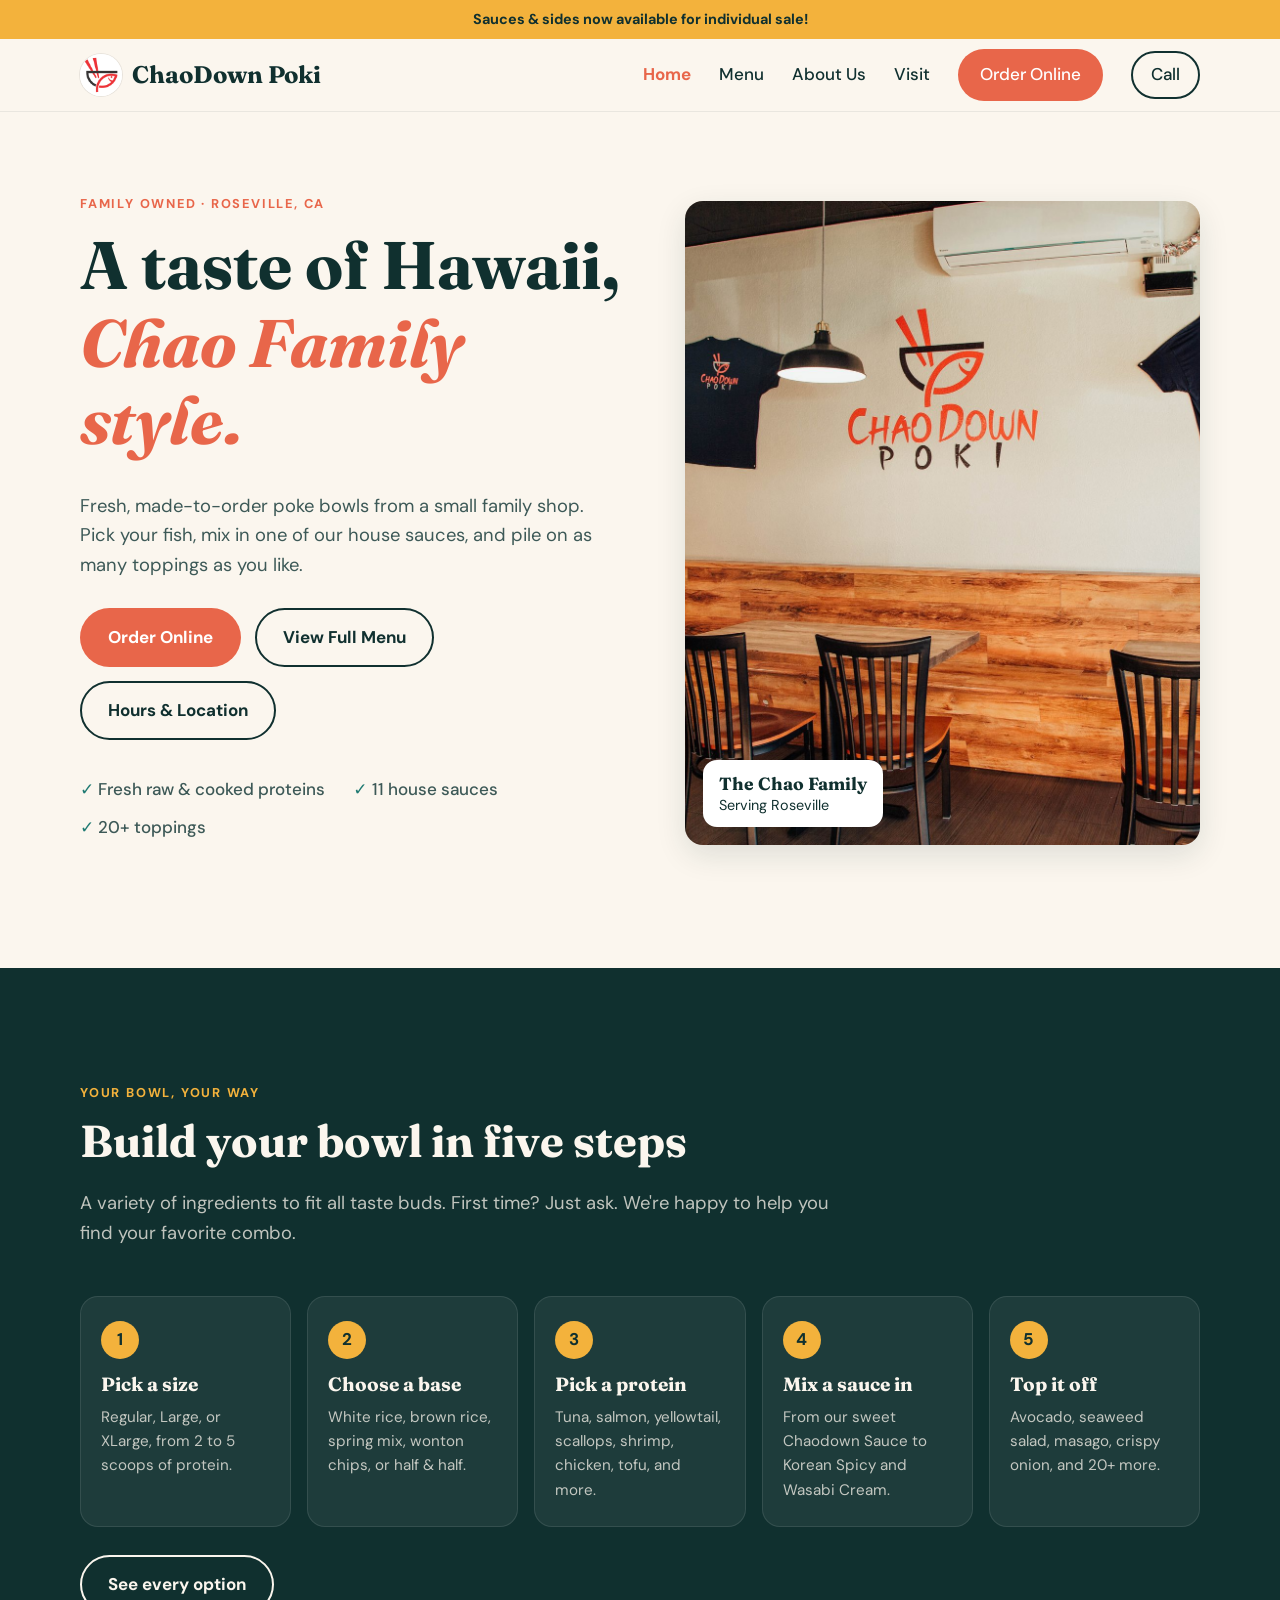
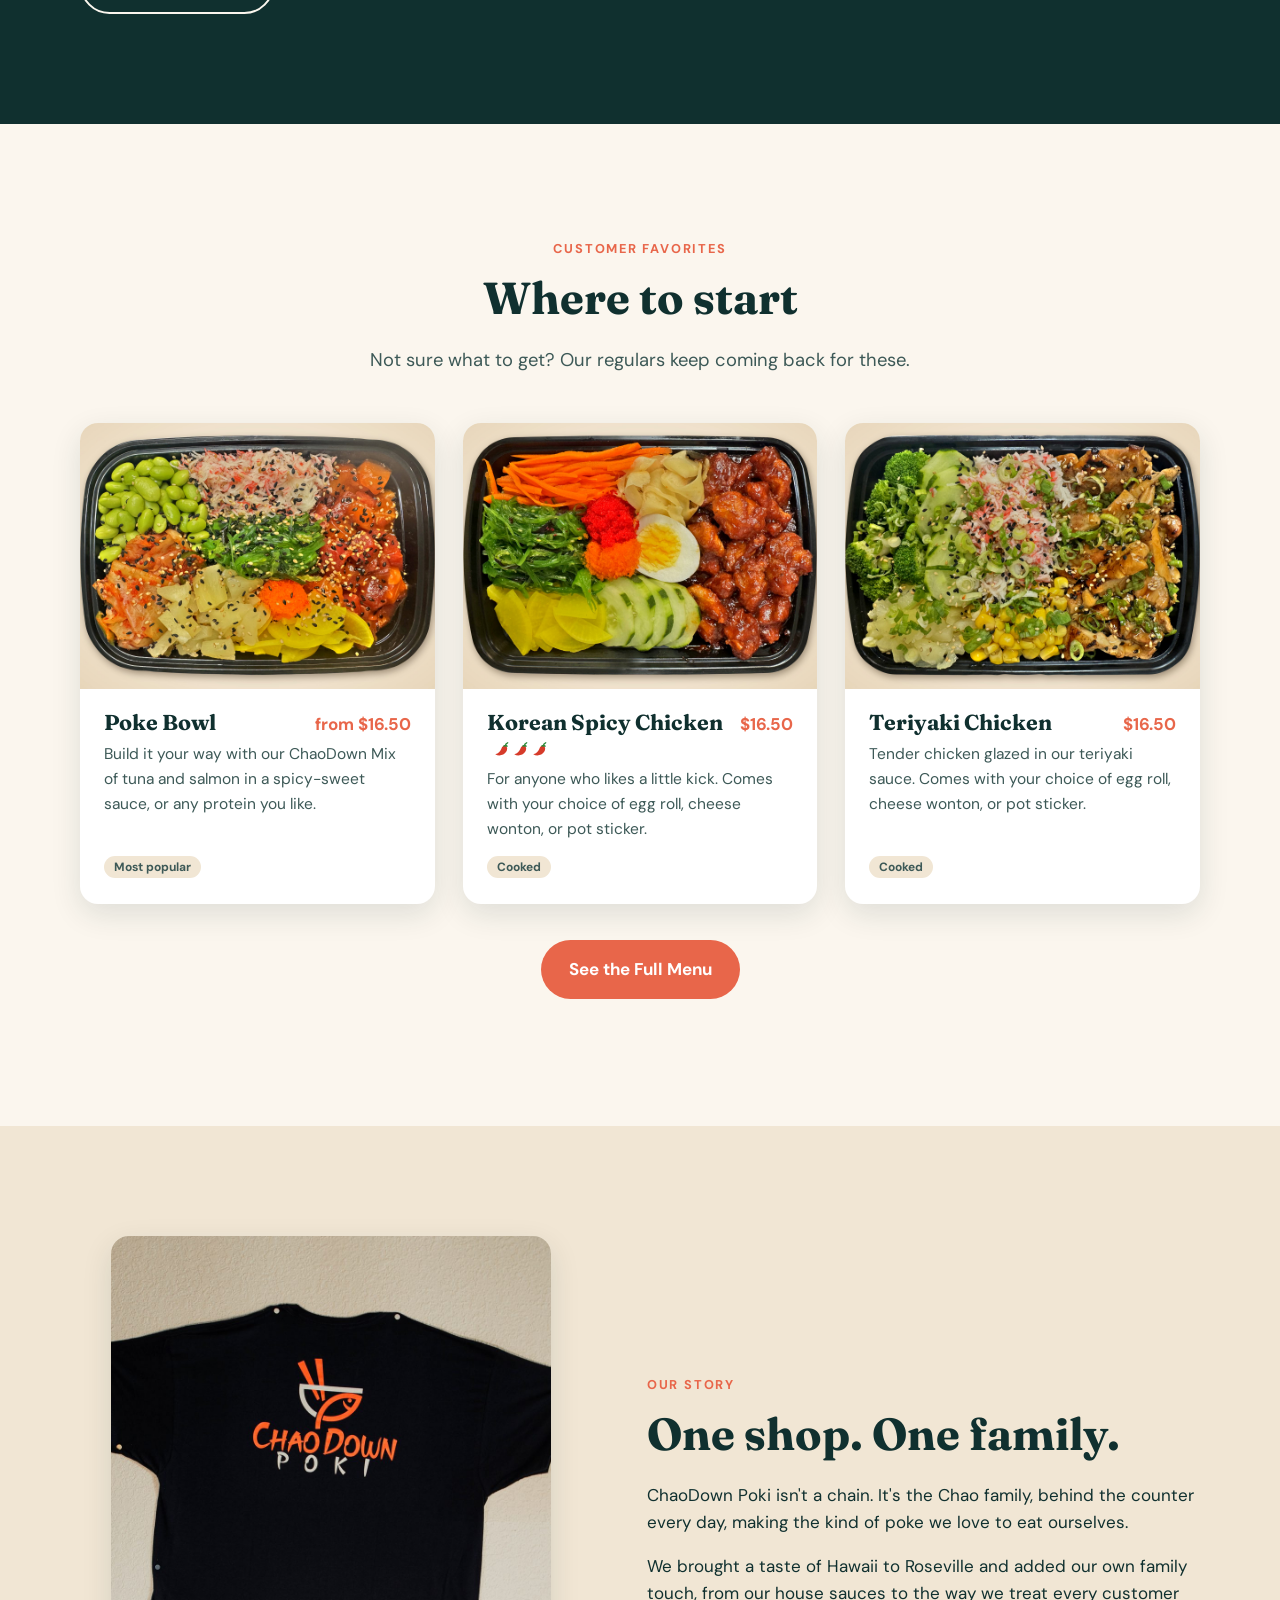
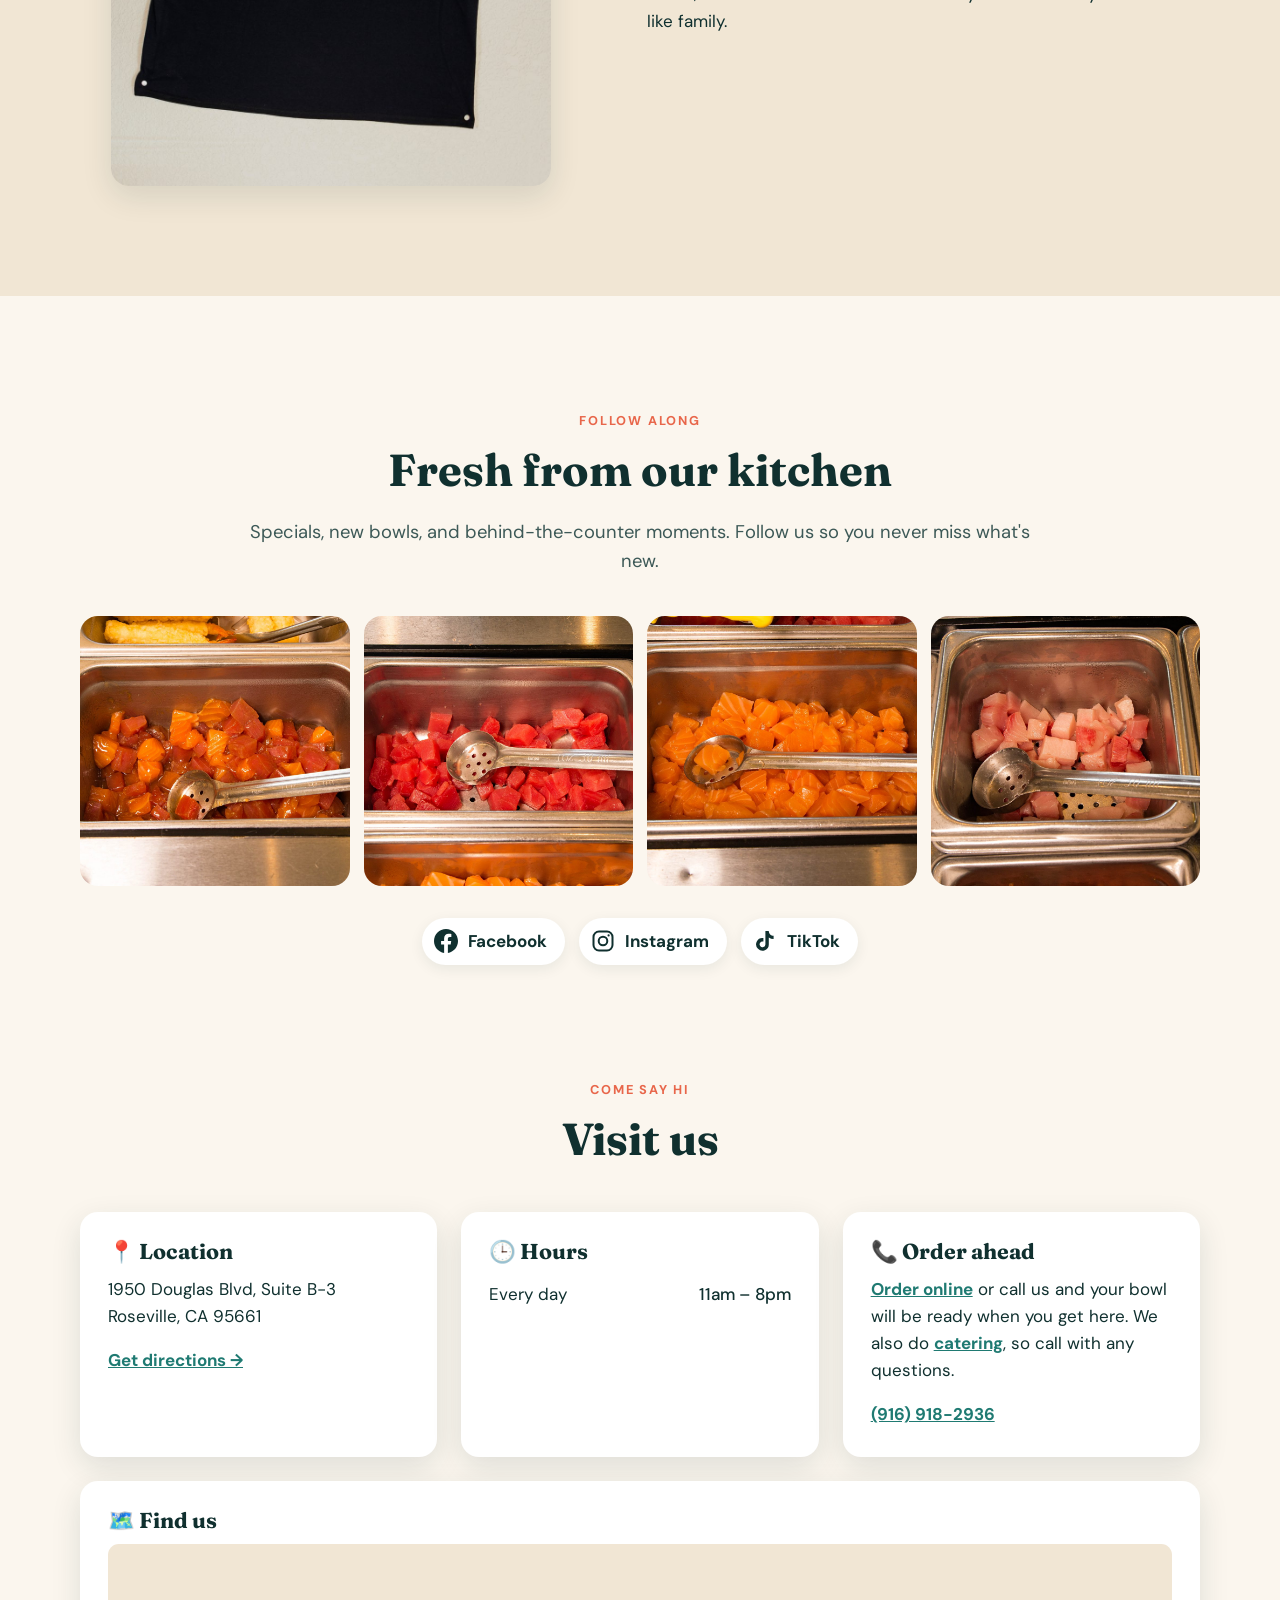
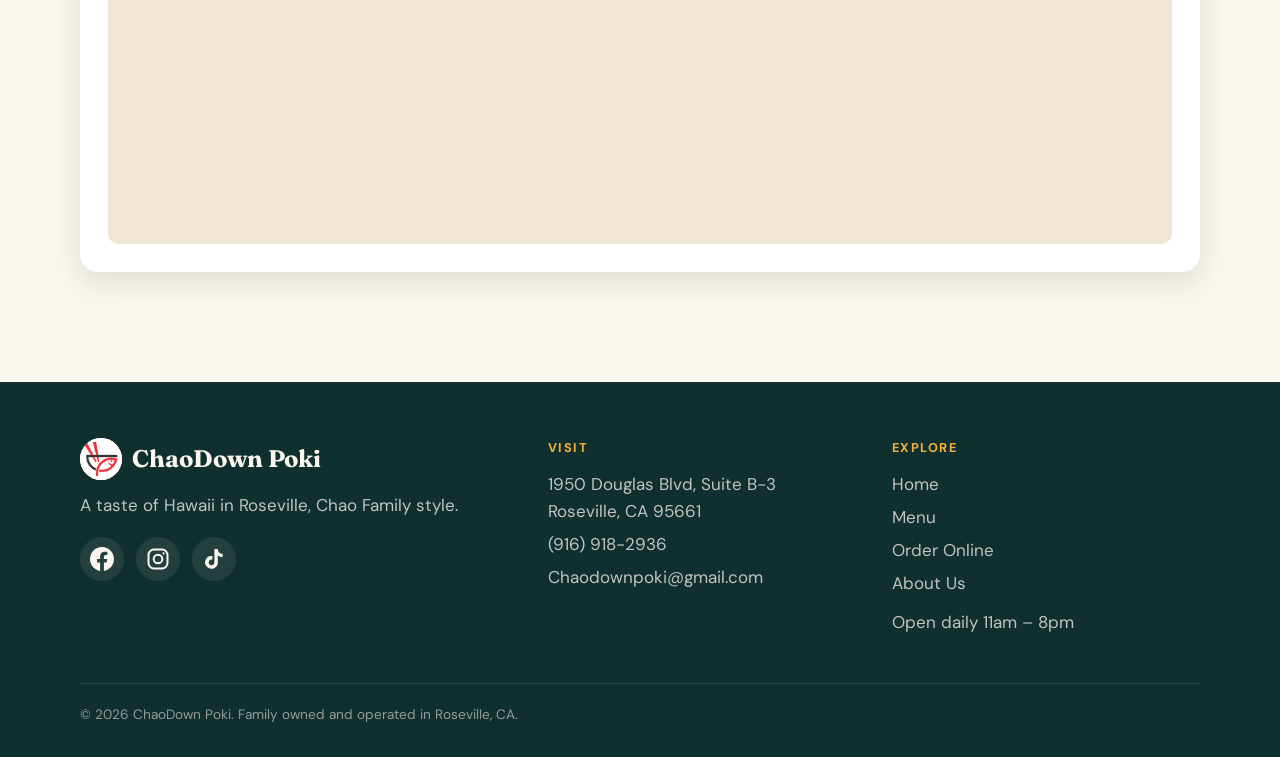
==== commit 4e83af00: "Correct spice levels Habanero-Infused Masago 2, House Sauce 1, Korean Spicy Sauce 3, Wasabi (topping" ====
--- a/index.html
+++ b/index.html
@@ -125,7 +125,7 @@
             <img src="images/korean-spicy-chicken.jpg" alt="Korean Spicy Chicken bowl" onerror="this.parentElement.classList.add('empty')">
           </div>
           <div class="card-body">
-            <div class="card-top"><h3>Korean Spicy Chicken <span class="spice" data-level="2"></span></h3><span class="price">$16.50</span></div>
+            <div class="card-top"><h3>Korean Spicy Chicken <span class="spice" data-level="3"></span></h3><span class="price">$16.50</span></div>
             <p>For anyone who likes a little kick. Comes with your choice of egg roll, cheese wonton, or pot sticker.</p>
             <div class="tags"><span class="tag">Cooked</span></div>
           </div>
--- a/styles.css
+++ b/styles.css
@@ -590,13 +590,178 @@
 .order-section { padding-block: 0 clamp(64px, 9vw, 110px); }
 .order-layout {
   display: grid;
-  grid-template-columns: minmax(0, 1fr) 380px;
+  grid-template-columns: 210px minmax(0, 1fr) 360px;
   gap: 28px;
   align-items: start;
 }
 .builder { display: grid; gap: 24px; }
 .step-note { color: var(--ink-soft); font-size: 0.92rem; margin: -4px 0 14px; }
 .step-note.done { color: var(--sea); font-weight: 500; }
+.half-picker { margin-top: 18px; padding-top: 4px; border-top: 1px dashed rgba(16,48,47,0.14); }
+.half-picker h4 { margin-top: 14px; }
+.order-main { display: grid; gap: 24px; min-width: 0; }
+
+/* Extra protein scoops cost more: show the price on each protein */
+.counter-chip .cc-price { display: none; color: var(--coral-dark); font-weight: 700; }
+.paid .counter-chip .cc-price { display: inline; }
+.counter-chip.has .cc-price { color: var(--mango); }
+.step-note.paid { color: var(--coral-dark); font-weight: 500; }
+
+.prep-row { display: flex; flex-wrap: wrap; align-items: center; gap: 8px 14px; padding: 8px 0; }
+.prep-name { font-weight: 700; min-width: 150px; }
+
+.qty-label { font-weight: 700; font-size: 0.92rem; }
+.qty-sm button { width: 34px; height: 34px; font-size: 1.05rem; }
+.qty-sm output { min-width: 2.2ch; font-size: 0.95rem; }
+.ci-actions { grid-column: 1 / -1; display: flex; align-items: center; gap: 16px; margin-top: 6px; }
+
+.btn-sm { padding: 8px 18px; font-size: 0.92rem; }
+.extra-list { list-style: none; margin: 0; padding: 0; }
+.extra-row {
+  display: flex;
+  flex-wrap: wrap;
+  align-items: center;
+  justify-content: space-between;
+  gap: 8px 16px;
+  padding: 12px 0;
+  border-bottom: 1px dashed rgba(16,48,47,0.14);
+}
+.extra-row:last-child { border-bottom: 0; }
+.extra-info { display: flex; flex-wrap: wrap; align-items: baseline; gap: 2px 8px; }
+.extra-info small { color: var(--ink-soft); }
+.extra-controls { display: flex; flex-wrap: wrap; align-items: center; gap: 8px; margin-left: auto; }
+.extra-controls select {
+  font: inherit;
+  font-size: 0.92rem;
+  color: var(--ink);
+  background: var(--white);
+  border: 1px solid rgba(16,48,47,0.2);
+  border-radius: 999px;
+  padding: 8px 14px;
+  max-width: 100%;
+}
+.extra-controls .btn-sm { min-width: 84px; justify-content: center; }
+.extra-choices { flex-basis: 100%; display: grid; gap: 8px; }
+.choice-group { display: flex; flex-wrap: wrap; align-items: center; gap: 6px; }
+.choice-label { font-size: 0.85rem; font-weight: 700; margin-right: 4px; }
+.choice-label small { font-weight: 400; color: var(--ink-soft); }
+.choice-group .pick > span { padding: 5px 12px; font-size: 0.86rem; }
+
+/* Sauce dropdowns on sides */
+.choice-group select,
+.multi-select summary {
+  font: inherit;
+  font-size: 0.88rem;
+  color: var(--ink);
+  background: var(--white);
+  border: 1px solid rgba(16,48,47,0.2);
+  border-radius: 999px;
+  padding: 6px 14px;
+  max-width: 100%;
+  cursor: pointer;
+}
+/* The list opens under the whole row (not just the button), so it never runs off a phone screen */
+.choice-group { position: relative; }
+.multi-select { max-width: 100%; }
+.multi-select summary {
+  list-style: none;
+  display: block;
+  position: relative;
+  padding-right: 34px;
+  min-width: 170px;
+  max-width: 280px;
+  white-space: nowrap;
+  overflow: hidden;
+  text-overflow: ellipsis;
+}
+.multi-select summary::-webkit-details-marker { display: none; }
+.multi-select summary::after { content: "\25BE"; position: absolute; right: 14px; top: 50%; transform: translateY(-50%); }
+.multi-select[open] summary, .choice-group select:focus { border-color: var(--ink); }
+.multi-select.has summary { background: var(--ink); color: var(--cream); border-color: var(--ink); }
+.multi-select summary:focus-visible { outline: 3px solid var(--mango); outline-offset: 2px; }
+.ms-panel {
+  position: absolute;
+  z-index: 20;
+  top: calc(100% + 6px);
+  left: 0;
+  width: 300px;
+  max-width: 100%;
+  max-height: 320px;
+  overflow-y: auto;
+  display: grid;
+  gap: 2px;
+  padding: 8px;
+  background: var(--white);
+  border-radius: 14px;
+  box-shadow: 0 16px 40px rgba(16,48,47,0.2);
+}
+.ms-option { display: flex; align-items: center; gap: 10px; padding: 8px 10px; border-radius: 10px; cursor: pointer; font-size: 0.92rem; }
+.ms-option:hover { background: var(--cream); }
+.ms-option input { width: 18px; height: 18px; flex: none; accent-color: var(--coral); }
+.ms-done { position: sticky; bottom: 0; margin-top: 6px; justify-content: center; }
+.ms-hint { margin: 2px 10px 6px; font-size: 0.82rem; color: var(--ink-soft); }
+.ms-option:has(input:disabled) { opacity: 0.45; cursor: not-allowed; }
+.ms-summary { display: block; overflow: hidden; text-overflow: ellipsis; }
+/* Locked choices (kids topping limit, pickup times too soon while busy) */
+.pick input:disabled + span { opacity: 0.4; cursor: not-allowed; }
+.pick:has(input:disabled) { cursor: not-allowed; }
+
+/* Phone + pickup time */
+.field-msg { font-size: 0.82rem; color: var(--ink-soft); margin: 0; }
+.field-msg.error { color: var(--chili); font-weight: 500; }
+.field input[aria-invalid="true"] { border-color: var(--chili); }
+.pickup-time { border: 0; margin: 0; padding: 0; display: grid; gap: 8px; min-width: 0; }
+.pickup-time legend { font-weight: 700; font-size: 0.92rem; padding: 0; margin-bottom: 6px; }
+.pick-grid.pickup-grid { grid-template-columns: repeat(3, minmax(0, 1fr)); gap: 8px; }
+.pickup-grid .pick-card > span { padding: 9px 10px; }
+.pickup-grid .pick-card small { font-size: 0.78rem; }
+.busy-notice {
+  margin: 0;
+  padding: 10px 14px;
+  border-radius: 12px;
+  background: #fff4dc;
+  border-left: 4px solid var(--mango);
+  font-size: 0.9rem;
+  font-weight: 500;
+}
+.confirm-pickup { font-size: 1.15rem; font-weight: 700; color: var(--sea); margin-bottom: 0.4em; }
+.prep-name small { color: var(--ink-soft); font-weight: 400; }
+
+/* ---------- Order page sidebar ---------- */
+.order-page .wrap { max-width: 1320px; }
+/* min-width: 0 lets the tab row scroll inside the page instead of widening it */
+.cat-nav { position: sticky; top: 96px; min-width: 0; }
+.cat-nav ul {
+  list-style: none;
+  margin: 0;
+  padding: 8px;
+  display: grid;
+  gap: 4px;
+  background: var(--white);
+  border-radius: var(--radius);
+  box-shadow: var(--shadow);
+}
+.cat-btn {
+  width: 100%;
+  display: grid;
+  gap: 2px;
+  text-align: left;
+  font: inherit;
+  color: inherit;
+  background: none;
+  border: 0;
+  border-radius: 12px;
+  padding: 12px 14px;
+  cursor: pointer;
+  transition: background 0.15s, color 0.15s;
+}
+.cat-btn strong { font-size: 1rem; line-height: 1.2; }
+.cat-btn small { font-size: 0.82rem; color: var(--ink-soft); }
+.cat-btn:hover { background: var(--cream); }
+.cat-btn[aria-current="true"] { background: var(--ink); color: var(--cream); }
+.cat-btn[aria-current="true"] small { color: rgba(251,246,238,0.75); }
+.cat-btn:focus-visible { outline: 3px solid var(--mango); outline-offset: 2px; }
+.extras h3 { margin-bottom: 0.2em; }
 .builder h4:first-child { margin-top: 0; }
 
 .pick-grid { display: grid; grid-template-columns: repeat(auto-fill, minmax(150px, 1fr)); gap: 10px; }
@@ -712,6 +877,16 @@
 .form-msg.error { color: var(--chili); }
 .form-msg.ok { color: var(--sea); }
 #page-error { margin-bottom: 24px; }
+.hours-notice {
+  margin: 0 0 24px;
+  padding: 12px 18px;
+  border-radius: 12px;
+  border-left: 4px solid var(--sea);
+  background: var(--white);
+  box-shadow: 0 4px 14px rgba(16, 48, 47, 0.06);
+  font-weight: 500;
+}
+.hours-notice.closed { border-left-color: var(--chili); background: #fdeeea; }
 
 .order-panel {
   position: sticky;
@@ -802,11 +977,54 @@
 @media (max-width: 1000px) and (min-width: 821px) {
   .nav-links { gap: 18px; }
 }
+/* Narrower screens: the sidebar becomes a sticky row of tabs above the menu */
+@media (max-width: 1100px) {
+  .order-layout { grid-template-columns: minmax(0, 1fr) 340px; }
+  .cat-nav {
+    grid-column: 1 / -1;
+    top: 72px;
+    z-index: 30;
+    margin: -10px -20px 0;
+    padding: 10px 20px;
+    background: var(--cream);
+    border-bottom: 1px solid rgba(16,48,47,0.08);
+  }
+  .cat-nav ul {
+    display: flex;
+    gap: 8px;
+    padding: 0;
+    overflow-x: auto;
+    background: none;
+    box-shadow: none;
+    border-radius: 0;
+    scrollbar-width: none;
+  }
+  .cat-btn {
+    width: auto;
+    white-space: nowrap;
+    padding: 8px 16px;
+    border-radius: 999px;
+    background: var(--white);
+    box-shadow: 0 2px 8px rgba(16,48,47,0.06);
+  }
+  .cat-btn small { display: none; }
+  .order-panel { top: 140px; }
+}
 @media (max-width: 900px) {
-  .order-layout { grid-template-columns: 1fr; }
+  .order-layout { grid-template-columns: minmax(0, 1fr); }
   .order-panel { position: static; }
   .order-bar { display: flex; }
   .order-page main { padding-bottom: 72px; }
+}
+/* Phones: Add stays beside the item name; size picker and add-ons go underneath */
+@media (max-width: 600px) {
+  .order-page .page-head { padding-block: 28px 20px; }
+  .extra-row { display: grid; grid-template-columns: minmax(0, 1fr) auto; align-items: center; gap: 8px 12px; }
+  .extra-controls { display: contents; }
+  .extra-controls .btn-sm { grid-column: 2; grid-row: 1; }
+  .extra-controls select { grid-column: 1 / -1; grid-row: 2; justify-self: start; }
+  .extra-choices { grid-column: 1 / -1; }
+  .prep-name { min-width: 0; flex-basis: 100%; }
 }
 
 /* ---------- Responsive ---------- */
